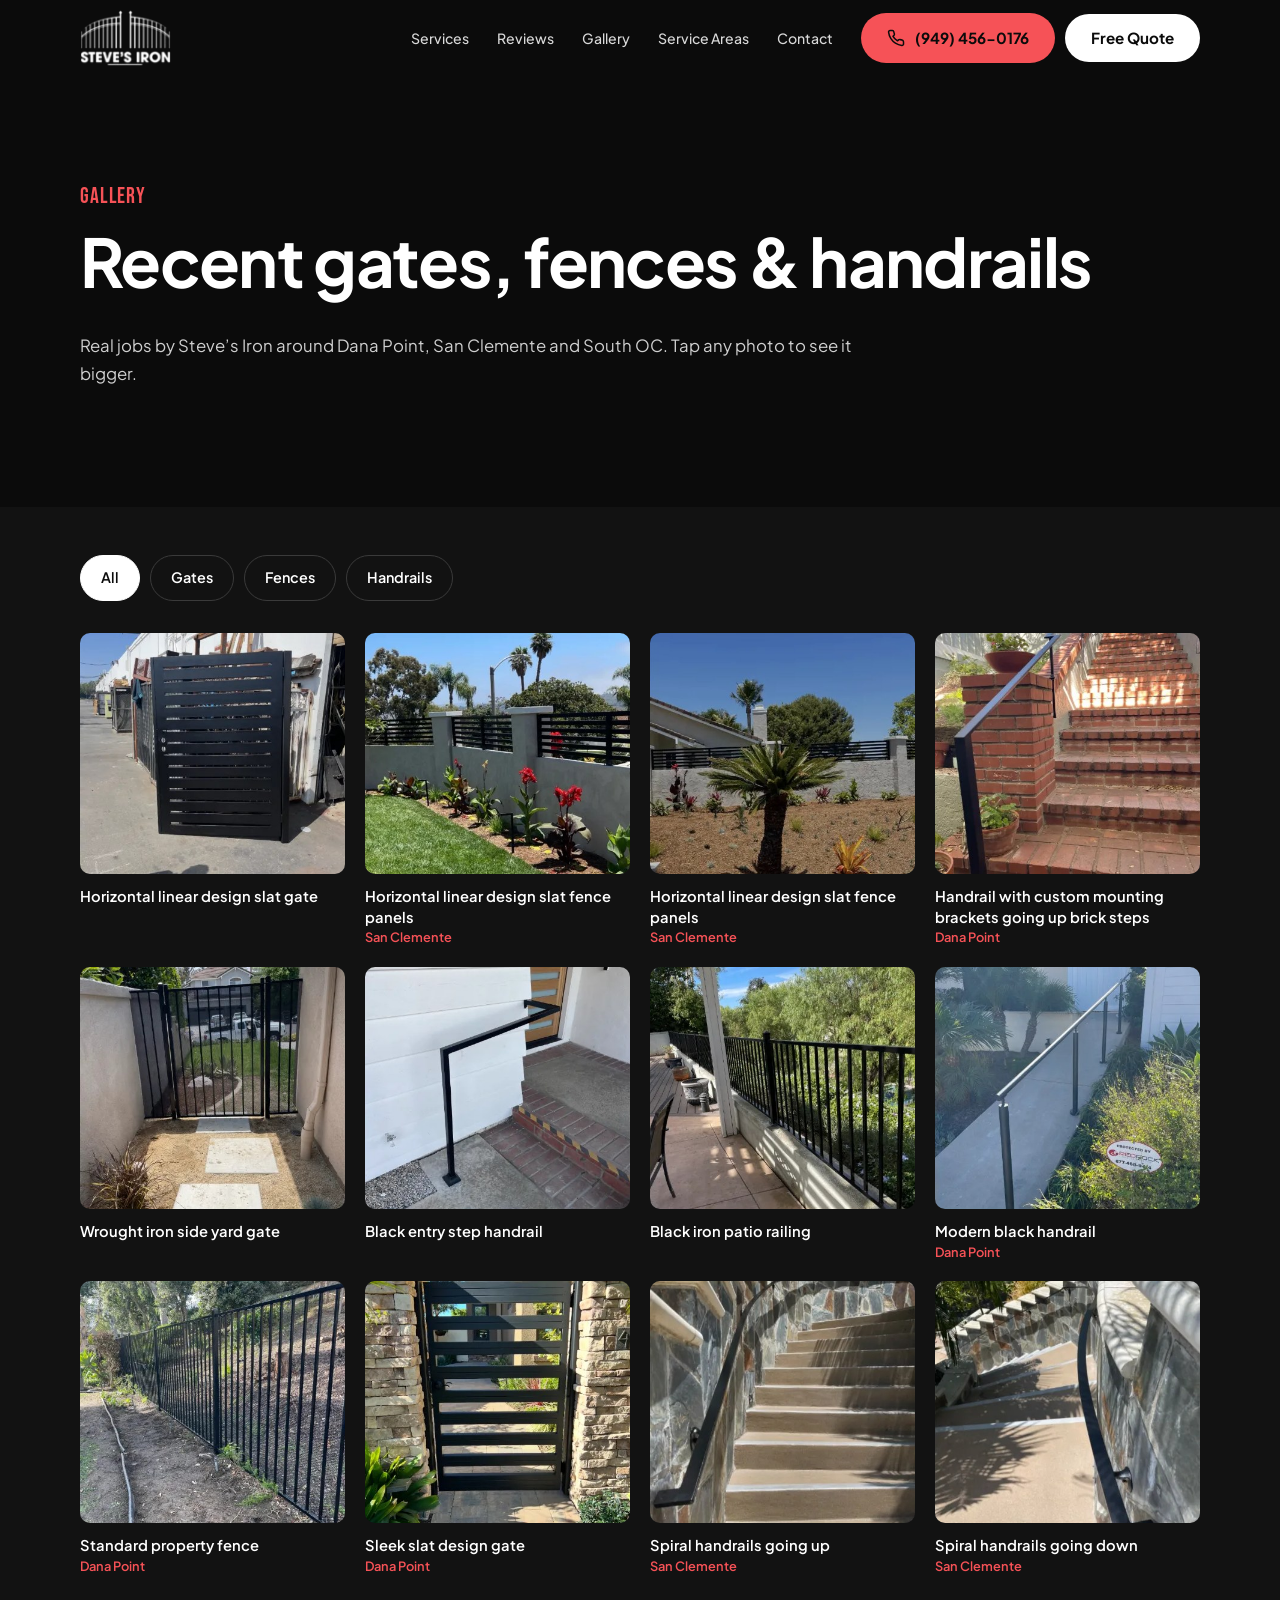
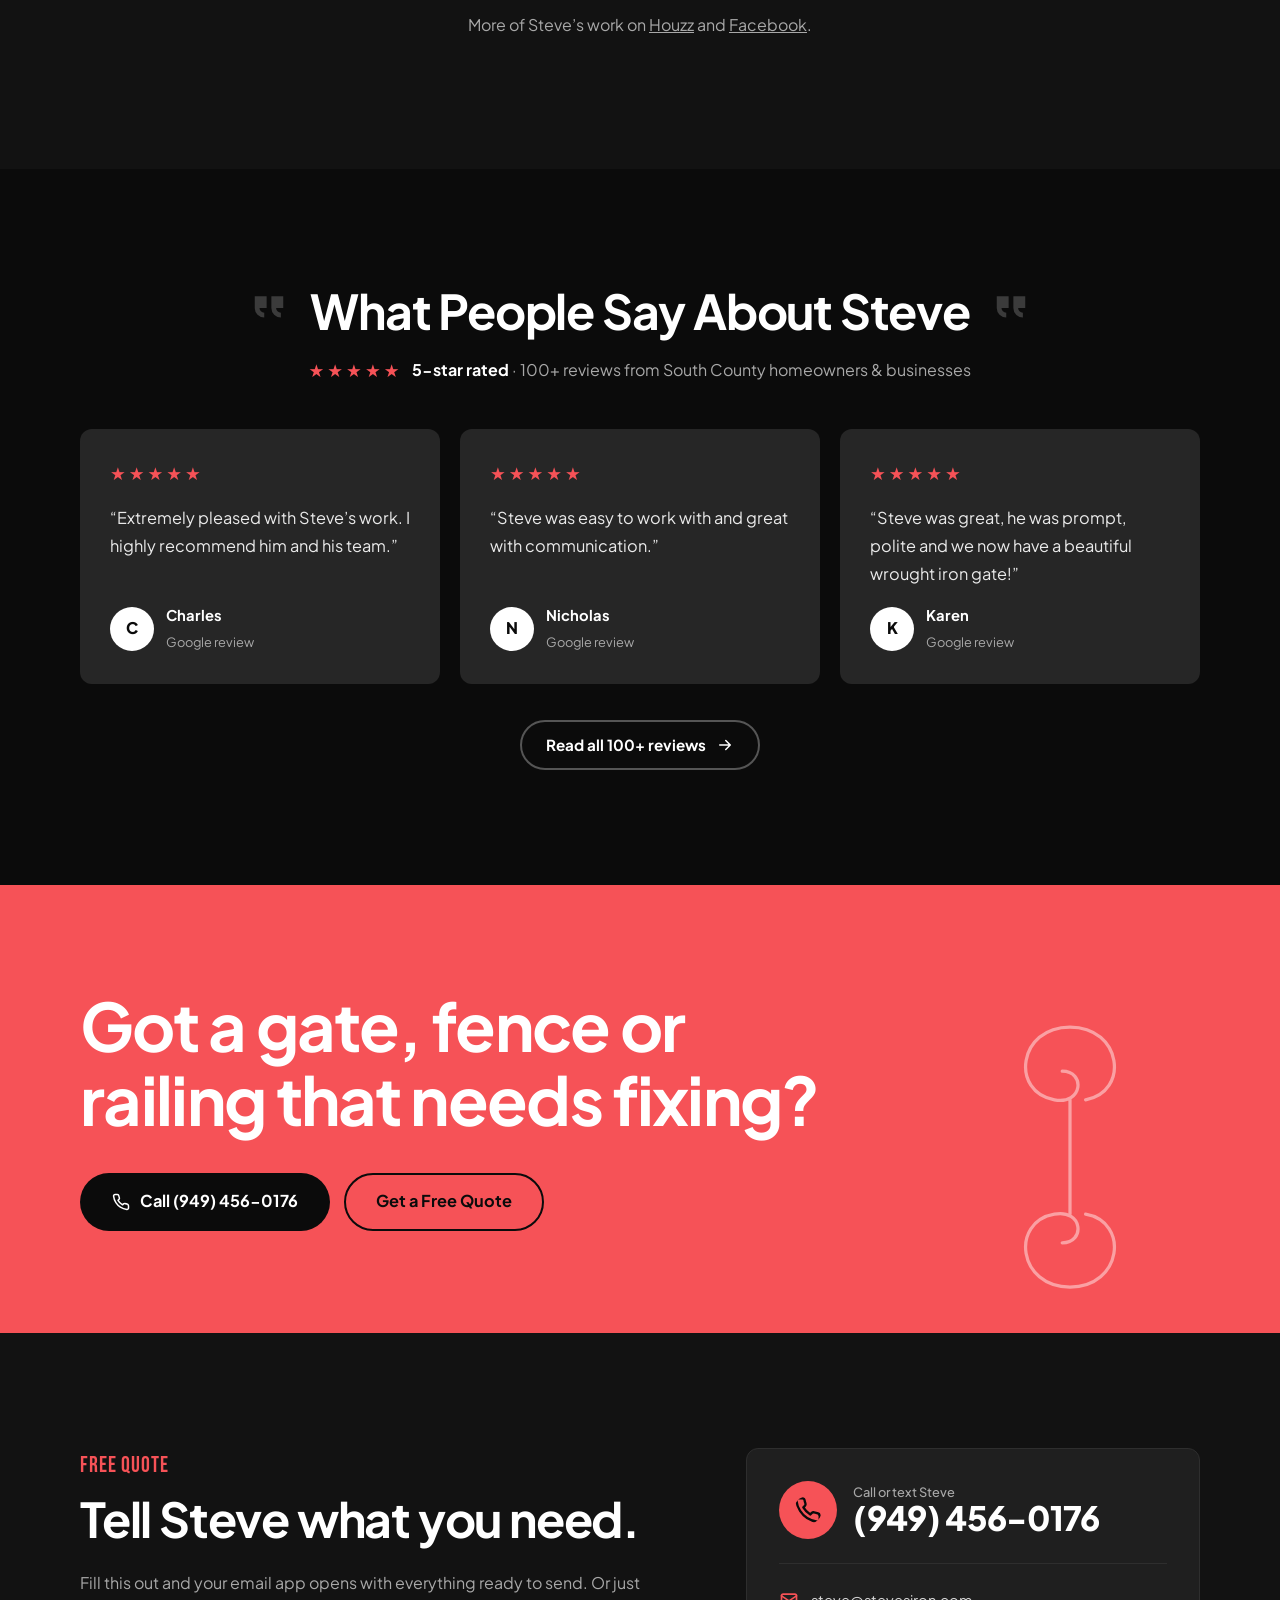
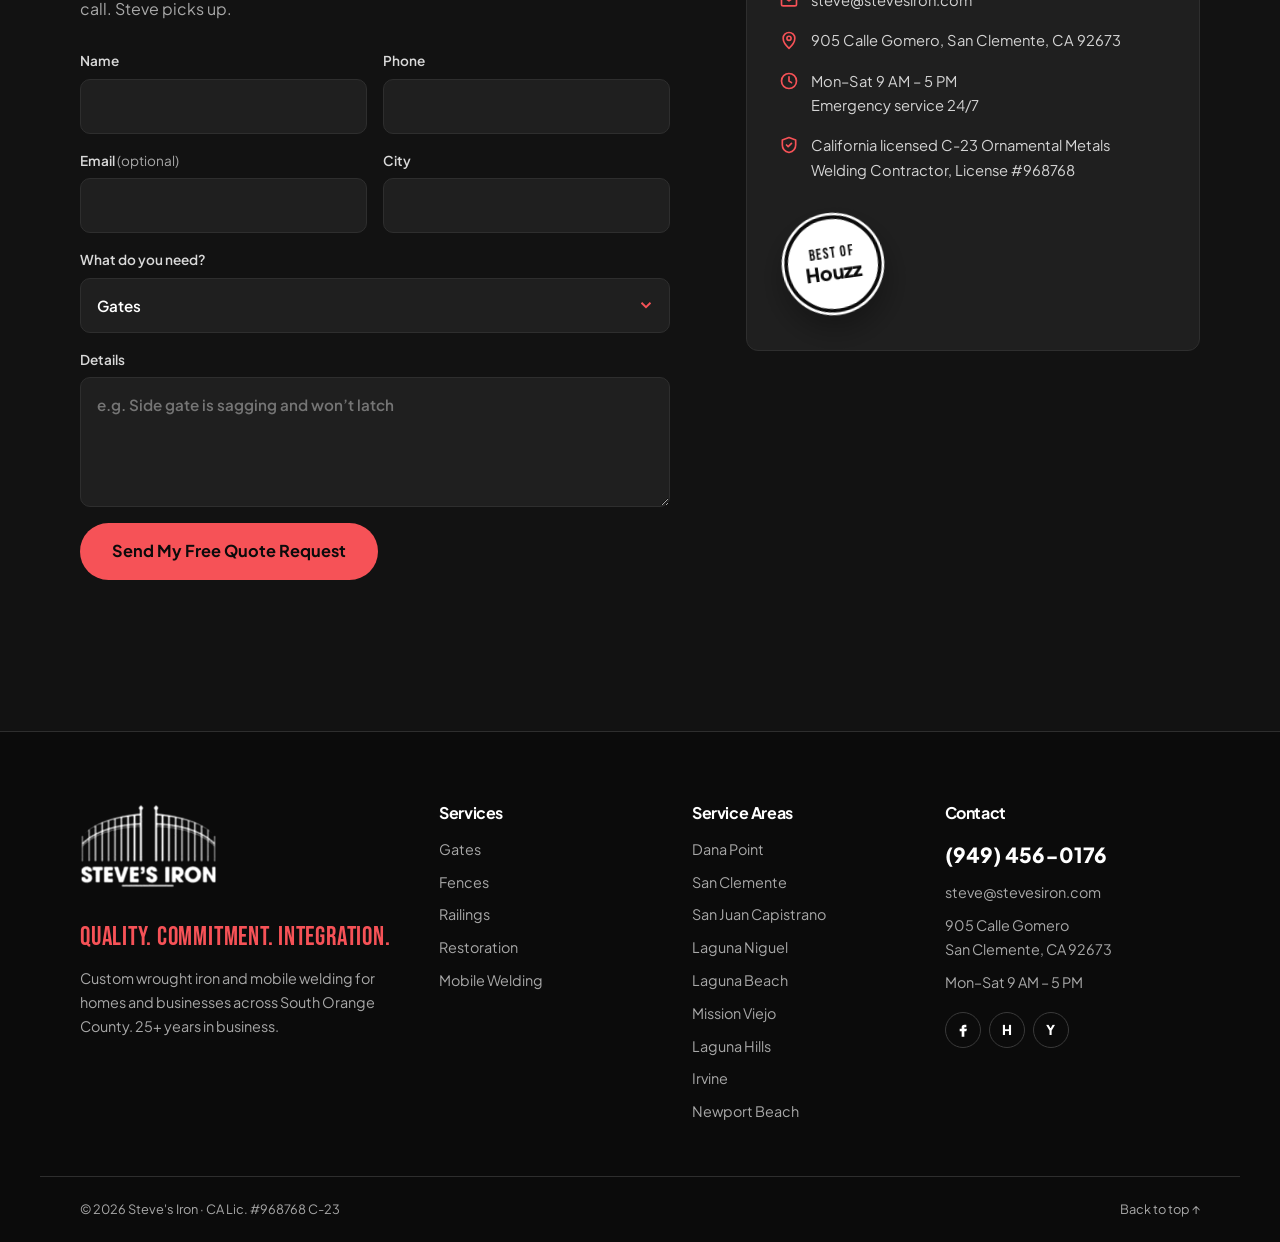
==== gallery/index.html @ ffbb6973 "Add Steve's logo, gallery photos and Google reviews; drop yellow - Brand is now black, white and red" ====
<!DOCTYPE html>
<html lang="en">
<head>
  <meta charset="UTF-8" />
  <meta name="viewport" content="width=device-width, initial-scale=1" />
  <title>Gallery | Steve’s Iron: Gates, Fences &amp; Handrails in South OC</title>
  <meta name="description" content="Photos of custom slat gates, fence panels, property fences and handrails built by Steve’s Iron in Dana Point, San Clemente and South Orange County." />
  <meta name="theme-color" content="#0b0b0b" />
  <link rel="canonical" href="https://stevesiron.com/gallery/" />
  <link rel="icon" href="../assets/img/favicon.svg" type="image/svg+xml" />
  <meta property="og:type" content="website" />
  <meta property="og:title" content="Gallery | Steve’s Iron: Gates, Fences &amp; Handrails in South OC" />
  <meta property="og:description" content="Photos of custom slat gates, fence panels, property fences and handrails built by Steve’s Iron in Dana Point, San Clemente and South Orange County." />
  <meta property="og:url" content="https://stevesiron.com/gallery/" />
  <meta property="og:image" content="https://stevesiron.com/assets/img/gallery/job-10.jpg" />
  <link rel="preload" href="../assets/fonts/plus-jakarta-sans-400.woff2" as="font" type="font/woff2" crossorigin />
  <link rel="stylesheet" href="../assets/css/fonts.css" />
  <link rel="stylesheet" href="../assets/css/styles.css" />
  <script type="application/ld+json">{"@context":"https://schema.org","@type":"HomeAndConstructionBusiness","name":"Steve's Iron","slogan":"Quality. Commitment. Integration.","description":"Custom wrought iron and mobile welding: gates, fences, railings, restoration and on-site welding across South Orange County.","url":"https://stevesiron.com/","telephone":"+1-949-456-0176","email":"steve@stevesiron.com","address":{"@type":"PostalAddress","streetAddress":"905 Calle Gomero","addressLocality":"San Clemente","addressRegion":"CA","postalCode":"92673","addressCountry":"US"},"openingHoursSpecification":[{"@type":"OpeningHoursSpecification","dayOfWeek":["Monday","Tuesday","Wednesday","Thursday","Friday","Saturday"],"opens":"09:00","closes":"17:00"}],"areaServed":["Dana Point","San Clemente","San Juan Capistrano","Laguna Niguel","Laguna Beach","Mission Viejo","Laguna Hills","Irvine","Newport Beach"],"sameAs":["https://www.facebook.com/p/Steves-Iron-100066639412856/","https://www.yelp.com/biz/steves-iron-san-clemente","https://www.houzz.com/professionals/fencing-and-gate-sales-and-construction/steves-iron-pfvwus-pf~2050751198"]}</script>
</head>
<body>
  <a class="skip-link" href="#main">Skip to content</a>
  <header class="site-header">
    <div class="container header-inner">
      
<a href="../" class="logo" aria-label="Steve's Iron home">
  <img src="../assets/img/logo-white.png" alt="Steve's Iron" width="768" height="471" />
</a>
      <nav class="nav" aria-label="Main">
        <ul class="nav-menu" id="nav-menu">
          <li><a href="../#services">Services</a></li>
                    <li><a href="../#reviews">Reviews</a></li>
          <li><a href="../gallery/">Gallery</a></li>
          <li><a href="../service-areas/">Service Areas</a></li>
          <li><a href="../#contact">Contact</a></li>
        </ul>
      </nav>
      <div class="header-cta">
        <a href="tel:+19494560176" class="btn btn-red btn-call" aria-label="Call (949) 456-0176"><svg viewBox="0 0 24 24" aria-hidden="true"><path d="M22 16.9v3a2 2 0 0 1-2.2 2 19.8 19.8 0 0 1-8.6-3.1 19.5 19.5 0 0 1-6-6A19.8 19.8 0 0 1 2.1 4.2 2 2 0 0 1 4.1 2h3a2 2 0 0 1 2 1.7c.1.9.4 1.8.7 2.7a2 2 0 0 1-.5 2.1L8 9.8a16 16 0 0 0 6 6l1.3-1.3a2 2 0 0 1 2.1-.4c.9.3 1.8.6 2.7.7a2 2 0 0 1 1.7 2z"/></svg><span class="call-label">Call Now</span><span class="call-number">(949) 456-0176</span></a>
        <a href="../#quote" class="btn btn-light">Free Quote</a>
        <button class="nav-toggle" aria-expanded="false" aria-controls="nav-menu" aria-label="Open menu"><span></span><span></span><span></span></button>
      </div>
    </div>
  </header>
  <main id="main">
    <section class="page-hero">
      <div class="container">
        <p class="eyebrow">Gallery</p>
        <h1>Recent gates, fences &amp; handrails</h1>
        <p class="hero-lead">Real jobs by Steve’s Iron around Dana Point, San Clemente and South OC. Tap any photo to see it bigger.</p>
      </div>
    </section>
    <section class="section gallery-section">
      <div class="container">
        <div class="filters" role="group" aria-label="Filter photos">
          <button type="button" class="filter active" data-filter="All" aria-pressed="true">All</button><button type="button" class="filter" data-filter="Gates" aria-pressed="false">Gates</button><button type="button" class="filter" data-filter="Fences" aria-pressed="false">Fences</button><button type="button" class="filter" data-filter="Handrails" aria-pressed="false">Handrails</button>
        </div>
        <div class="gallery-grid">
          
          <figure class="g-item" data-type="Gates">
            <button type="button" class="g-open" aria-label="View larger: Horizontal linear design slat gate">
              <img src="../assets/img/gallery/job-01.jpg" alt="Horizontal linear design slat gate" loading="lazy" width="442" height="403" />
            </button>
            <figcaption>Horizontal linear design slat gate</figcaption>
          </figure>
          <figure class="g-item" data-type="Fences">
            <button type="button" class="g-open" aria-label="View larger: Horizontal linear design slat fence panels, San Clemente">
              <img src="../assets/img/gallery/job-02.jpg" alt="Horizontal linear design slat fence panels, San Clemente" loading="lazy" width="442" height="403" />
            </button>
            <figcaption>Horizontal linear design slat fence panels<span>San Clemente</span></figcaption>
          </figure>
          <figure class="g-item" data-type="Fences">
            <button type="button" class="g-open" aria-label="View larger: Horizontal linear design slat fence panels, San Clemente">
              <img src="../assets/img/gallery/job-03.jpg" alt="Horizontal linear design slat fence panels, San Clemente" loading="lazy" width="442" height="403" />
            </button>
            <figcaption>Horizontal linear design slat fence panels<span>San Clemente</span></figcaption>
          </figure>
          <figure class="g-item" data-type="Handrails">
            <button type="button" class="g-open" aria-label="View larger: Handrail with custom mounting brackets going up brick steps, Dana Point">
              <img src="../assets/img/gallery/job-04.jpg" alt="Handrail with custom mounting brackets going up brick steps, Dana Point" loading="lazy" width="442" height="403" />
            </button>
            <figcaption>Handrail with custom mounting brackets going up brick steps<span>Dana Point</span></figcaption>
          </figure>
          <figure class="g-item" data-type="Gates">
            <button type="button" class="g-open" aria-label="View larger: Wrought iron side yard gate">
              <img src="../assets/img/gallery/job-05.jpg" alt="Wrought iron side yard gate" loading="lazy" width="442" height="403" />
            </button>
            <figcaption>Wrought iron side yard gate</figcaption>
          </figure>
          <figure class="g-item" data-type="Handrails">
            <button type="button" class="g-open" aria-label="View larger: Black entry step handrail">
              <img src="../assets/img/gallery/job-06.jpg" alt="Black entry step handrail" loading="lazy" width="442" height="403" />
            </button>
            <figcaption>Black entry step handrail</figcaption>
          </figure>
          <figure class="g-item" data-type="Fences">
            <button type="button" class="g-open" aria-label="View larger: Black iron patio railing">
              <img src="../assets/img/gallery/job-07.jpg" alt="Black iron patio railing" loading="lazy" width="442" height="403" />
            </button>
            <figcaption>Black iron patio railing</figcaption>
          </figure>
          <figure class="g-item" data-type="Handrails">
            <button type="button" class="g-open" aria-label="View larger: Modern black handrail, Dana Point">
              <img src="../assets/img/gallery/job-08.jpg" alt="Modern black handrail, Dana Point" loading="lazy" width="442" height="403" />
            </button>
            <figcaption>Modern black handrail<span>Dana Point</span></figcaption>
          </figure>
          <figure class="g-item" data-type="Fences">
            <button type="button" class="g-open" aria-label="View larger: Standard property fence, Dana Point">
              <img src="../assets/img/gallery/job-09.jpg" alt="Standard property fence, Dana Point" loading="lazy" width="442" height="403" />
            </button>
            <figcaption>Standard property fence<span>Dana Point</span></figcaption>
          </figure>
          <figure class="g-item" data-type="Gates">
            <button type="button" class="g-open" aria-label="View larger: Sleek slat design gate, Dana Point">
              <img src="../assets/img/gallery/job-10.jpg" alt="Sleek slat design gate, Dana Point" loading="lazy" width="442" height="403" />
            </button>
            <figcaption>Sleek slat design gate<span>Dana Point</span></figcaption>
          </figure>
          <figure class="g-item" data-type="Handrails">
            <button type="button" class="g-open" aria-label="View larger: Spiral handrails going up, San Clemente">
              <img src="../assets/img/gallery/job-11.jpg" alt="Spiral handrails going up, San Clemente" loading="lazy" width="442" height="403" />
            </button>
            <figcaption>Spiral handrails going up<span>San Clemente</span></figcaption>
          </figure>
          <figure class="g-item" data-type="Handrails">
            <button type="button" class="g-open" aria-label="View larger: Spiral handrails going down, San Clemente">
              <img src="../assets/img/gallery/job-12.jpg" alt="Spiral handrails going down, San Clemente" loading="lazy" width="442" height="403" />
            </button>
            <figcaption>Spiral handrails going down<span>San Clemente</span></figcaption>
          </figure>
        </div>
        <p class="muted center">More of Steve’s work on <a href="https://www.houzz.com/professionals/fencing-and-gate-sales-and-construction/steves-iron-pfvwus-pf~2050751198" target="_blank" rel="noopener">Houzz</a> and <a href="https://www.facebook.com/p/Steves-Iron-100066639412856/" target="_blank" rel="noopener">Facebook</a>.</p>
      </div>
    </section>
    
  <section class="section reviews" id="reviews">
    <div class="container">
      <div class="section-title">
        <span class="title-mark" aria-hidden="true"><svg viewBox="0 0 32 32" aria-hidden="true"><path d="M4 6h10v10H8a4 4 0 0 0 4 4v4a8 8 0 0 1-8-8V6zm14 0h10v10h-6a4 4 0 0 0 4 4v4a8 8 0 0 1-8-8V6z" fill="currentColor" stroke="none"/></svg></span>
        <h2>What People Say About Steve</h2>
        <span class="title-mark" aria-hidden="true"><svg viewBox="0 0 32 32" aria-hidden="true"><path d="M4 6h10v10H8a4 4 0 0 0 4 4v4a8 8 0 0 1-8-8V6zm14 0h10v10h-6a4 4 0 0 0 4 4v4a8 8 0 0 1-8-8V6z" fill="currentColor" stroke="none"/></svg></span>
      </div>
      <div class="rating-summary">
        <span class="stars" aria-hidden="true">★★★★★</span>
        <span><strong>5-star rated</strong> &middot; 100+ reviews from South County homeowners &amp; businesses</span>
      </div>
      <div class="review-grid">
        
        <figure class="review">
          <span class="stars" aria-label="5 out of 5 stars">★★★★★</span>
          <blockquote>“Extremely pleased with Steve’s work. I highly recommend him and his team.”</blockquote>
          <figcaption>
            <span class="avatar" aria-hidden="true">C</span>
            <span><strong>Charles</strong><small>Google review</small></span>
          </figcaption>
        </figure>
        <figure class="review">
          <span class="stars" aria-label="5 out of 5 stars">★★★★★</span>
          <blockquote>“Steve was easy to work with and great with communication.”</blockquote>
          <figcaption>
            <span class="avatar" aria-hidden="true">N</span>
            <span><strong>Nicholas</strong><small>Google review</small></span>
          </figcaption>
        </figure>
        <figure class="review">
          <span class="stars" aria-label="5 out of 5 stars">★★★★★</span>
          <blockquote>“Steve was great, he was prompt, polite and we now have a beautiful wrought iron gate!”</blockquote>
          <figcaption>
            <span class="avatar" aria-hidden="true">K</span>
            <span><strong>Karen</strong><small>Google review</small></span>
          </figcaption>
        </figure>
      </div>
      <div class="center-actions">
        <a href="https://www.google.com/search?q=Steve%27s+Iron+San+Clemente+reviews" target="_blank" rel="noopener" class="btn btn-outline-light">Read all 100+ reviews <svg viewBox="0 0 24 24" aria-hidden="true"><path d="M5 12h14M13 6l6 6-6 6"/></svg></a>
      </div>
    </div>
  </section>
    
  <section class="cta-band">
    <div class="container cta-inner">
      <h2>Got a gate, fence or railing that needs fixing?</h2>
      <div class="cta-actions">
        <a href="tel:+19494560176" class="btn btn-black btn-lg"><svg viewBox="0 0 24 24" aria-hidden="true"><path d="M22 16.9v3a2 2 0 0 1-2.2 2 19.8 19.8 0 0 1-8.6-3.1 19.5 19.5 0 0 1-6-6A19.8 19.8 0 0 1 2.1 4.2 2 2 0 0 1 4.1 2h3a2 2 0 0 1 2 1.7c.1.9.4 1.8.7 2.7a2 2 0 0 1-.5 2.1L8 9.8a16 16 0 0 0 6 6l1.3-1.3a2 2 0 0 1 2.1-.4c.9.3 1.8.6 2.7.7a2 2 0 0 1 1.7 2z"/></svg> Call (949) 456-0176</a>
        <a href="#quote" class="btn btn-white btn-lg">Get a Free Quote</a>
      </div>
      <svg class="cta-art" viewBox="0 0 200 240" aria-hidden="true"><path d="M100 20c-40 0-46 50-12 56 22 4 24-22 6-22M100 20c40 0 46 50 12 56M100 76v88M100 220c-40 0-46-50-12-56 22-4 24 22 6 22M100 220c40 0 46-50 12-56"/></svg>
    </div>
  </section>
    
  <section class="section contact" id="contact">
    <div class="container contact-grid">
      <div id="quote">
        <p class="eyebrow">Free Quote</p>
        <h2>Tell Steve what you need.</h2>
        <p class="muted">Fill this out and your email app opens with everything ready to send. Or just call. Steve picks up.</p>
        <form class="quote-form" id="quote-form" novalidate>
          <div class="form-row">
            <label><span>Name</span><input type="text" name="name" required autocomplete="name" /></label>
            <label><span>Phone</span><input type="tel" name="phone" required autocomplete="tel" /></label>
          </div>
          <div class="form-row">
            <label><span>Email <em>(optional)</em></span><input type="email" name="email" autocomplete="email" /></label>
            <label><span>City</span><input type="text" name="city" value="" autocomplete="address-level2" /></label>
          </div>
          <label><span>What do you need?</span>
            <select name="service">
              <option>Gates</option><option>Fences</option><option>Railings</option><option>Restoration</option><option>Mobile Welding</option>
              <option>Emergency repair</option>
              <option>Something else</option>
            </select>
          </label>
          <label><span>Details</span><textarea name="message" rows="4" required placeholder="e.g. Side gate is sagging and won’t latch"></textarea></label>
          <button type="submit" class="btn btn-red btn-lg">Send My Free Quote Request</button>
          <p class="form-status" role="status" aria-live="polite"></p>
        </form>
      </div>
      <aside class="contact-info">
        <a class="big-phone" href="tel:+19494560176"><svg viewBox="0 0 24 24" aria-hidden="true"><path d="M22 16.9v3a2 2 0 0 1-2.2 2 19.8 19.8 0 0 1-8.6-3.1 19.5 19.5 0 0 1-6-6A19.8 19.8 0 0 1 2.1 4.2 2 2 0 0 1 4.1 2h3a2 2 0 0 1 2 1.7c.1.9.4 1.8.7 2.7a2 2 0 0 1-.5 2.1L8 9.8a16 16 0 0 0 6 6l1.3-1.3a2 2 0 0 1 2.1-.4c.9.3 1.8.6 2.7.7a2 2 0 0 1 1.7 2z"/></svg><span><small>Call or text Steve</small>(949) 456-0176</span></a>
        <ul class="info-list">
          <li><svg viewBox="0 0 24 24" aria-hidden="true"><rect x="3" y="5" width="18" height="14" rx="2"/><path d="m3 7 9 6 9-6"/></svg><a href="mailto:steve@stevesiron.com">steve@stevesiron.com</a></li>
          <li><svg viewBox="0 0 24 24" aria-hidden="true"><path d="M12 22s-7-6.2-7-12a7 7 0 1 1 14 0c0 5.8-7 12-7 12z"/><circle cx="12" cy="10" r="2.5"/></svg><a href="https://maps.google.com/?q=905+Calle+Gomero,+San+Clemente,+CA+92673" target="_blank" rel="noopener">905 Calle Gomero, San Clemente, CA 92673</a></li>
          <li><svg viewBox="0 0 24 24" aria-hidden="true"><circle cx="12" cy="12" r="9"/><path d="M12 7v5l3 2"/></svg><span>Mon–Sat 9 AM – 5 PM<br />Emergency service 24/7</span></li>
          <li><svg viewBox="0 0 24 24" aria-hidden="true"><path d="M12 3 4 6v6c0 5 3.5 8 8 9 4.5-1 8-4 8-9V6l-8-3z"/><path d="m9 12 2 2 4-4"/></svg><span>California licensed C-23 Ornamental Metals Welding Contractor, License #968768</span></li>
        </ul>
        
<a class="houzz-badge" href="https://www.houzz.com/professionals/fencing-and-gate-sales-and-construction/steves-iron-pfvwus-pf~2050751198" target="_blank" rel="noopener" aria-label="Best of Houzz, see Steve's Iron on Houzz">
  <span class="hb-top">Best of</span><span class="hb-name">Houzz</span>
</a>
      </aside>
    </div>
  </section>

  </main>
  <footer class="site-footer">
    <div class="container footer-grid">
      <div class="footer-brand">
        
<a href="../" class="logo" aria-label="Steve's Iron home">
  <img src="../assets/img/logo-white.png" alt="Steve's Iron" width="768" height="471" />
</a>
        <p class="footer-tagline">Quality. Commitment. Integration.</p>
        <p>Custom wrought iron and mobile welding for homes and businesses across South Orange County. 25+ years in business.</p>
      </div>
      <div>
        <h4>Services</h4>
        <ul><li><a href="../#gates">Gates</a></li><li><a href="../#fences">Fences</a></li><li><a href="../#railings">Railings</a></li><li><a href="../#restoration">Restoration</a></li><li><a href="../#mobile-welding">Mobile Welding</a></li></ul>
      </div>
      <div>
        <h4>Service Areas</h4>
        <ul><li><a href="../service-areas/dana-point/">Dana Point</a></li><li><a href="../service-areas/san-clemente/">San Clemente</a></li><li><a href="../service-areas/san-juan-capistrano/">San Juan Capistrano</a></li><li><a href="../service-areas/laguna-niguel/">Laguna Niguel</a></li><li><a href="../service-areas/laguna-beach/">Laguna Beach</a></li><li><a href="../service-areas/mission-viejo/">Mission Viejo</a></li><li><a href="../service-areas/laguna-hills/">Laguna Hills</a></li><li><a href="../service-areas/irvine/">Irvine</a></li><li><a href="../service-areas/newport-beach/">Newport Beach</a></li></ul>
      </div>
      <div>
        <h4>Contact</h4>
        <ul>
          <li><a href="tel:+19494560176" class="footer-phone">(949) 456-0176</a></li>
          <li><a href="mailto:steve@stevesiron.com">steve@stevesiron.com</a></li>
          <li>905 Calle Gomero<br />San Clemente, CA 92673</li>
          <li>Mon–Sat 9 AM – 5 PM</li>
        </ul>
        <div class="socials">
          <a href="https://www.facebook.com/p/Steves-Iron-100066639412856/" target="_blank" rel="noopener" aria-label="Facebook"><svg viewBox="0 0 24 24" aria-hidden="true"><path d="M14 8h3V4h-3a4 4 0 0 0-4 4v2H7v4h3v8h4v-8h3l1-4h-4V8z" fill="currentColor" stroke="none"/></svg></a>
          <a href="https://www.houzz.com/professionals/fencing-and-gate-sales-and-construction/steves-iron-pfvwus-pf~2050751198" target="_blank" rel="noopener" aria-label="Houzz">H</a>
          <a href="https://www.yelp.com/biz/steves-iron-san-clemente" target="_blank" rel="noopener" aria-label="Yelp">Y</a>
        </div>
      </div>
    </div>
    <div class="container footer-bottom">
      <span>&copy; <span id="year">2026</span> Steve's Iron &middot; CA Lic. #968768 C-23</span>
      <a href="#main">Back to top &uarr;</a>
    </div>
  </footer>
  <div class="mobile-bar">
    <a href="tel:+19494560176" class="btn btn-red"><svg viewBox="0 0 24 24" aria-hidden="true"><path d="M22 16.9v3a2 2 0 0 1-2.2 2 19.8 19.8 0 0 1-8.6-3.1 19.5 19.5 0 0 1-6-6A19.8 19.8 0 0 1 2.1 4.2 2 2 0 0 1 4.1 2h3a2 2 0 0 1 2 1.7c.1.9.4 1.8.7 2.7a2 2 0 0 1-.5 2.1L8 9.8a16 16 0 0 0 6 6l1.3-1.3a2 2 0 0 1 2.1-.4c.9.3 1.8.6 2.7.7a2 2 0 0 1 1.7 2z"/></svg> Call Now</a>
    <a href="#quote" class="btn btn-light">Free Quote</a>
  </div>
  <script src="../assets/js/main.js" defer></script>
</body>
</html>
---- assets/css/fonts.css ----
/* Self-hosted Google Fonts (latin): Plus Jakarta Sans & Bebas Neue, SIL Open Font License */
@font-face {
  font-family: 'Bebas Neue';
  font-style: normal;
  font-weight: 400;
  font-display: swap;
  src: url("../fonts/bebas-neue-400.woff2") format('woff2');
  unicode-range: U+0000-00FF, U+0131, U+0152-0153, U+02BB-02BC, U+02C6, U+02DA, U+02DC, U+0304, U+0308, U+0329, U+2000-206F, U+20AC, U+2122, U+2191, U+2193, U+2212, U+2215, U+FEFF, U+FFFD;
}
@font-face {
  font-family: 'Plus Jakarta Sans';
  font-style: normal;
  font-weight: 400;
  font-display: swap;
  src: url("../fonts/plus-jakarta-sans-400.woff2") format('woff2');
  unicode-range: U+0000-00FF, U+0131, U+0152-0153, U+02BB-02BC, U+02C6, U+02DA, U+02DC, U+0304, U+0308, U+0329, U+2000-206F, U+20AC, U+2122, U+2191, U+2193, U+2212, U+2215, U+FEFF, U+FFFD;
}
@font-face {
  font-family: 'Plus Jakarta Sans';
  font-style: normal;
  font-weight: 500;
  font-display: swap;
  src: url("../fonts/plus-jakarta-sans-400.woff2") format('woff2');
  unicode-range: U+0000-00FF, U+0131, U+0152-0153, U+02BB-02BC, U+02C6, U+02DA, U+02DC, U+0304, U+0308, U+0329, U+2000-206F, U+20AC, U+2122, U+2191, U+2193, U+2212, U+2215, U+FEFF, U+FFFD;
}
@font-face {
  font-family: 'Plus Jakarta Sans';
  font-style: normal;
  font-weight: 600;
  font-display: swap;
  src: url("../fonts/plus-jakarta-sans-400.woff2") format('woff2');
  unicode-range: U+0000-00FF, U+0131, U+0152-0153, U+02BB-02BC, U+02C6, U+02DA, U+02DC, U+0304, U+0308, U+0329, U+2000-206F, U+20AC, U+2122, U+2191, U+2193, U+2212, U+2215, U+FEFF, U+FFFD;
}
@font-face {
  font-family: 'Plus Jakarta Sans';
  font-style: normal;
  font-weight: 700;
  font-display: swap;
  src: url("../fonts/plus-jakarta-sans-400.woff2") format('woff2');
  unicode-range: U+0000-00FF, U+0131, U+0152-0153, U+02BB-02BC, U+02C6, U+02DA, U+02DC, U+0304, U+0308, U+0329, U+2000-206F, U+20AC, U+2122, U+2191, U+2193, U+2212, U+2215, U+FEFF, U+FFFD;
}
@font-face {
  font-family: 'Plus Jakarta Sans';
  font-style: normal;
  font-weight: 800;
  font-display: swap;
  src: url("../fonts/plus-jakarta-sans-400.woff2") format('woff2');
  unicode-range: U+0000-00FF, U+0131, U+0152-0153, U+02BB-02BC, U+02C6, U+02DA, U+02DC, U+0304, U+0308, U+0329, U+2000-206F, U+20AC, U+2122, U+2191, U+2193, U+2212, U+2215, U+FEFF, U+FFFD;
}
---- assets/css/styles.css ----
/* =========================================================
   Steve's Iron: site styles
   Brand: black & white, with red (#F65257) as the one accent
   ========================================================= */

:root {
  --red: #f65257;
  --red-dark: #e23c42;
  --black: #0b0b0b;
  --bg: #121212;
  --card: #1f1f1f;
  --card-2: #262626;
  --line: #2e2e2e;
  --white: #fff;
  --off: #f3f3f3;
  --text-dark: #141414;
  --muted: #a8a8a8;
  --muted-dark: #5d5d5d;

  --font: "Plus Jakarta Sans", system-ui, -apple-system, "Segoe UI", sans-serif;
  --font-accent: "Bebas Neue", "Oswald", Impact, "Arial Narrow", sans-serif;

  --radius: 12px;
  --pill: 999px;
  --container: 1200px;
  --gutter: clamp(16px, 4vw, 40px);
}

*, *::before, *::after { box-sizing: border-box; }
html { scroll-behavior: smooth; scroll-padding-top: 88px; }
@media (prefers-reduced-motion: reduce) {
  html { scroll-behavior: auto; }
  *, *::before, *::after { animation: none !important; transition: none !important; }
}

body {
  margin: 0;
  font-family: var(--font);
  font-size: 16px;
  line-height: 1.65;
  color: var(--white);
  background: var(--bg);
  -webkit-font-smoothing: antialiased;
  overflow-x: hidden;
}
img { max-width: 100%; display: block; }
a { color: inherit; }
h1, h2, h3, h4 { text-wrap: balance; font-weight: 700; line-height: 1.12; letter-spacing: -0.025em; margin: 0 0 .5em; }
h1 { font-size: clamp(2.3rem, 5.4vw, 4.2rem); }
h2 { font-size: clamp(1.9rem, 3.8vw, 3rem); }
h3 { font-size: 1.3rem; }
p { margin: 0 0 1em; }
svg { width: 1em; height: 1em; fill: none; stroke: currentColor; stroke-width: 2; stroke-linecap: round; stroke-linejoin: round; flex-shrink: 0; }

.container { width: 100%; max-width: var(--container); margin: 0 auto; padding: 0 var(--gutter); }
.skip-link { position: absolute; left: -999px; top: 8px; z-index: 999; background: var(--red); color: var(--black); padding: 8px 14px; font-weight: 700; }
.skip-link:focus { left: 8px; }
:focus-visible { outline: 3px solid var(--red); outline-offset: 3px; }
.muted { color: var(--muted); }
.center { text-align: center; }

.eyebrow {
  font-family: var(--font-accent);
  font-size: 1.35rem;
  letter-spacing: .04em;
  color: var(--red);
  margin: 0 0 8px;
}

/* ---------- Buttons ---------- */
.btn {
  display: inline-flex; align-items: center; justify-content: center; gap: 10px;
  font-family: var(--font); font-weight: 700; font-size: .95rem;
  text-decoration: none; white-space: nowrap; line-height: 1;
  padding: 14px 24px; border-radius: var(--pill);
  border: 2px solid transparent; cursor: pointer;
  transition: transform .15s ease, background .15s ease, color .15s ease, border-color .15s ease, box-shadow .15s ease;
}
.btn:hover { transform: translateY(-2px); }
.btn:active { transform: none; }
.btn svg { width: 18px; height: 18px; }
.btn-lg { padding: 18px 30px; font-size: 1.02rem; }
.btn-xl { padding: 20px 34px; font-size: 1.1rem; }
.btn-light { background: var(--white); color: var(--black); }
.btn-light:hover { background: #e9e9e9; box-shadow: 0 10px 30px rgba(255, 255, 255, .15); }
.btn-red { background: var(--red); color: var(--black); }
.btn-red:hover { background: #ff6a6e; box-shadow: 0 10px 30px rgba(246, 82, 87, .3); }
.btn-black { background: var(--black); color: var(--white); }
.btn-black:hover { background: #222; }
.btn-white { background: transparent; color: var(--black); border-color: var(--black); }
.btn-white:hover { background: var(--white); border-color: var(--white); }
.btn-outline-light { border-color: #555; color: var(--white); }
.btn-outline-light:hover { border-color: var(--red); color: var(--red); }

.pill {
  display: inline-flex; align-items: center;
  padding: 7px 14px; border-radius: var(--pill);
  border: 1px solid #3a3a3a; color: #e6e6e6;
  font-size: .8rem; font-weight: 600;
}
.pill-red { background: var(--red); color: var(--black); border-color: var(--red); }

.text-link {
  display: inline-flex; align-items: center; gap: 8px;
  color: var(--red); font-weight: 700; font-size: .92rem; text-decoration: none;
}
.text-link svg { transition: transform .15s; }
.text-link:hover svg { transform: translateX(4px); }

/* =========================================================
   Header
   ========================================================= */
.site-header {
  position: sticky; top: 0; z-index: 50;
  background: rgba(11, 11, 11, .92);
  backdrop-filter: blur(10px);
  border-bottom: 1px solid transparent;
  transition: border-color .2s;
}
.site-header.scrolled { border-color: var(--line); }
.header-inner { display: flex; align-items: center; gap: 28px; min-height: 76px; }

.logo { display: inline-flex; align-items: center; text-decoration: none; flex-shrink: 0; }
.logo img { height: 56px; width: auto; }
.site-footer .logo img { height: 84px; }

.nav { margin-left: auto; }
.nav-menu { list-style: none; display: flex; gap: 28px; margin: 0; padding: 0; }
.nav-menu a { text-decoration: none; font-size: .88rem; font-weight: 500; color: #d9d9d9; transition: color .15s; }
.nav-menu a:hover, .nav-menu a.active { color: var(--red); }
.header-cta { display: flex; align-items: center; gap: 10px; }
.btn-call .call-label { display: none; }
.nav-toggle { display: none; }

/* =========================================================
   Photo slots: show Steve's real photo when present,
   otherwise a black wrought-iron pattern (never a broken image)
   ========================================================= */
.photo {
  position: relative;
  background-color: #151515;
  background-image: url("../img/iron-pattern.svg"), radial-gradient(circle at 50% 40%, #262626, #0e0e0e 70%);
  background-size: 120px 240px, cover;
  background-position: center;
}
.photo.has-img { background-image: var(--photo); background-size: cover; }

/* =========================================================
   Hero
   ========================================================= */
.hero { background: var(--bg); padding-bottom: clamp(56px, 7vw, 90px); }
.hero-panels { display: grid; grid-template-columns: repeat(3, 1fr); height: clamp(280px, 34vw, 440px); }
.hero-panel { position: relative; overflow: hidden; }
.hero-panel .photo { position: absolute; inset: 0; transition: transform 1.2s ease; }
.hero-panel:hover .photo { transform: scale(1.05); }
.hero-panel::after { content: ""; position: absolute; inset: 0; background: linear-gradient(180deg, rgba(0,0,0,.15), rgba(0,0,0,.55)); }
.hero-panel + .hero-panel { border-left: 2px solid var(--bg); }
.hero-panel span {
  position: absolute; inset: 0; z-index: 1;
  display: grid; place-items: center;
  font-weight: 700; font-size: clamp(1.4rem, 3.2vw, 2.7rem); letter-spacing: -.01em;
  text-shadow: 0 4px 30px rgba(0, 0, 0, .6);
}
.hero-copy { padding-top: clamp(40px, 5vw, 64px); }
.hero-badges { display: flex; flex-wrap: wrap; gap: 8px; margin-bottom: 24px; }
.hero h1, .page-hero h1 { max-width: 16em; }
.hero-lead { color: #cfcfcf; font-size: 1.05rem; max-width: 46em; margin-bottom: 30px; }
.hero-actions { display: flex; flex-wrap: wrap; gap: 14px; }
.stats {
  display: grid; grid-template-columns: repeat(4, 1fr); gap: 24px;
  border-top: 1px solid var(--line);
  margin-top: clamp(40px, 5vw, 60px); padding-top: clamp(32px, 4vw, 48px);
}
.stat strong { display: block; font-weight: 700; font-size: clamp(2.2rem, 4.5vw, 3.6rem); line-height: 1; letter-spacing: -.03em; margin-bottom: 10px; }
.stat span { color: var(--muted); font-size: .92rem; }

/* ---------- "No job too small" band ---------- */
.band { background: var(--black); border-block: 1px solid var(--line); overflow: hidden; padding: 14px 0; }
.band-track { display: flex; width: max-content; animation: band 36s linear infinite; }
.band:hover .band-track { animation-play-state: paused; }
.band-group { display: flex; gap: 40px; padding-right: 40px; }
.band-group span { font-family: var(--font-accent); font-size: clamp(2.2rem, 5vw, 3.6rem); line-height: 1.05; color: var(--red); white-space: nowrap; text-transform: uppercase; }
@keyframes band { to { transform: translateX(-50%); } }

/* =========================================================
   Sections
   ========================================================= */
.section { padding: clamp(72px, 9vw, 120px) 0; position: relative; }
.section-head { max-width: 760px; margin-bottom: 44px; }
.section-head .muted { font-size: 1rem; }

/* ---------- Services ---------- */
.service-grid { display: grid; grid-template-columns: repeat(3, 1fr); gap: 20px; }
.service {
  background: var(--card); border: 1px solid var(--line); border-radius: var(--radius);
  padding: 30px; display: flex; flex-direction: column;
  transition: transform .2s, border-color .2s, background .2s;
}
.service:hover { transform: translateY(-4px); border-color: #4a4a4a; background: var(--card-2); }
.service-icon {
  width: 60px; height: 60px; border-radius: 12px; margin-bottom: 22px;
  background: var(--white); color: var(--black);
  display: grid; place-items: center;
}
.service-icon svg { width: 34px; height: 34px; stroke-width: 2.2; }
.service:hover .service-icon { background: var(--red); }
.service h3 { margin-bottom: 10px; }
.in-city { color: var(--muted); font-weight: 500; font-size: .85em; }
.service p { color: var(--muted); font-size: .93rem; flex: 1; }
.service-cta { background: var(--red); border-color: var(--red); color: var(--black); justify-content: center; }
.service-cta:hover { background: var(--red); border-color: var(--red); }
.service-cta p { color: rgba(0, 0, 0, .75); flex: 0 0 auto; margin-bottom: 20px; }
.service-cta .btn { align-self: flex-start; background: var(--black); color: var(--white); }

/* ---------- Previous works (light section) ---------- */
.works { background: var(--white); color: var(--text-dark); overflow: hidden; }
.works-shape { position: absolute; left: 0; top: 22%; width: 38%; height: 70%; background: var(--off); clip-path: polygon(0 0, 100% 0, 100% 30%, 40% 100%, 0 100%); }
.works-title { text-align: center; color: var(--text-dark); margin-bottom: 44px; position: relative; }
.work-grid { display: grid; grid-template-columns: repeat(3, 1fr); gap: 20px; position: relative; }
.work-card { border-radius: var(--radius); overflow: hidden; background: #111; color: var(--white); display: flex; flex-direction: column; transition: transform .25s, box-shadow .25s; }
.work-card:hover { transform: translateY(-6px); box-shadow: 0 30px 60px rgba(0, 0, 0, .25); }
.work-card .photo { aspect-ratio: 1 / .95; }
.work-body { padding: 30px 28px 34px; min-height: 200px; display: flex; flex-direction: column; justify-content: center; }
.work-body h3 { font-size: clamp(1.8rem, 3vw, 2.5rem); margin: 0; }
.pill-link {
  align-self: flex-start; margin-top: 16px;
  padding: 8px 18px; border: 1px solid #fff; border-radius: var(--pill);
  font-size: .8rem; font-weight: 600; text-decoration: none; transition: background .15s, color .15s;
}
.pill-link:hover { background: var(--white); color: var(--black); }

/* ---------- About ---------- */
.about-grid { display: grid; grid-template-columns: .9fr 1.1fr; gap: clamp(36px, 6vw, 80px); align-items: center; }
.about-photo { position: relative; }
.about-photo .photo { aspect-ratio: 4 / 4.6; border-radius: var(--radius); }
.about-photo .houzz-badge { position: absolute; right: -14px; bottom: 28px; }
.checks { list-style: none; padding: 0; margin: 28px 0 0; display: grid; gap: 16px; }
.checks li { position: relative; padding-left: 38px; color: var(--muted); font-size: .95rem; }
.checks li strong { color: var(--white); }
.checks li::before {
  content: ""; position: absolute; left: 0; top: 2px;
  width: 24px; height: 24px; border-radius: 50%;
  background: var(--red) url("data:image/svg+xml,%3Csvg xmlns='http://www.w3.org/2000/svg' viewBox='0 0 24 24' fill='none' stroke='%230b0b0b' stroke-width='3.2' stroke-linecap='round' stroke-linejoin='round'%3E%3Cpath d='m6 12 4 4 8-8'/%3E%3C/svg%3E") center / 15px no-repeat;
}

.houzz-badge {
  display: inline-flex; flex-direction: column; align-items: center; justify-content: center;
  width: 108px; height: 108px; border-radius: 50%;
  background: var(--white); color: var(--black); text-decoration: none;
  border: 4px solid var(--black); box-shadow: 0 0 0 3px var(--white), 0 16px 40px rgba(0, 0, 0, .4);
  transform: rotate(-8deg); transition: transform .2s;
}
.houzz-badge:hover { transform: rotate(0) scale(1.04); }
.hb-top { font-family: var(--font-accent); font-size: 1.05rem; letter-spacing: .08em; line-height: 1; }
.hb-name { font-weight: 800; font-size: 1.35rem; letter-spacing: -.02em; line-height: 1.1; }

/* ---------- Reviews ---------- */
.reviews { background: var(--black); }
.section-title { display: flex; align-items: center; justify-content: center; gap: 22px; text-align: center; margin-bottom: 18px; }
.section-title h2 { margin: 0; }
.title-mark { color: #3b3b3b; }
.title-mark svg { width: 38px; height: 38px; }
.rating-summary { display: flex; justify-content: center; align-items: center; flex-wrap: wrap; gap: 10px; color: var(--muted); margin-bottom: 44px; text-align: center; }
.rating-summary strong { color: var(--white); }
.stars { color: var(--red); letter-spacing: 3px; font-size: 1.1rem; }
.review-grid { display: grid; grid-template-columns: repeat(auto-fit, minmax(290px, 1fr)); gap: 20px; }
.review { margin: 0; background: var(--card-2); border-radius: var(--radius); padding: 30px; display: flex; flex-direction: column; gap: 16px; }
.review blockquote { margin: 0; font-size: 1.02rem; line-height: 1.7; color: #eaeaea; flex: 1; }
.review figcaption { display: flex; align-items: center; gap: 12px; }
.review figcaption strong { display: block; font-size: .92rem; }
.review figcaption small { color: var(--muted); font-size: .8rem; }
.avatar { width: 44px; height: 44px; border-radius: 50%; background: var(--white); color: var(--black); display: grid; place-items: center; font-weight: 800; }
.center-actions { display: flex; justify-content: center; margin-top: 36px; }

/* ---------- Areas ---------- */
.areas { background: var(--bg); }
.area-grid { display: grid; grid-template-columns: repeat(4, 1fr); gap: 14px; margin-bottom: 24px; }
.area-card {
  position: relative; display: flex; flex-direction: column; justify-content: flex-end; gap: 4px;
  min-height: 96px; padding: 20px 56px 20px 22px;
  background: var(--card); border: 1px solid var(--line); border-radius: var(--radius);
  text-decoration: none; transition: border-color .2s, background .2s, transform .2s;
}
.area-card:hover { border-color: var(--red); transform: translateY(-3px); }
.area-name { font-weight: 700; font-size: 1.1rem; }
.area-note { color: var(--muted); font-size: .8rem; }
.area-arrow { position: absolute; right: 18px; top: 50%; transform: translateY(-50%); width: 34px; height: 34px; border-radius: 50%; border: 1px solid #444; display: grid; place-items: center; transition: background .2s, border-color .2s, color .2s; }
.area-card:hover .area-arrow { background: var(--red); border-color: var(--red); color: var(--black); }
.area-featured { grid-column: span 2; grid-row: span 2; background: var(--red); border-color: var(--red); color: var(--black); min-height: 206px; padding: 28px; }
.area-featured .area-name { font-size: clamp(1.8rem, 3.4vw, 2.6rem); letter-spacing: -.03em; }
.area-featured .area-note { color: rgba(0, 0, 0, .7); font-size: .9rem; }
.area-featured .area-arrow { top: 28px; transform: none; right: 28px; width: 48px; height: 48px; border-color: var(--black); }
.area-featured:hover .area-arrow { background: var(--black); color: var(--red); }
.area-featured::before { content: "Most requested"; position: absolute; top: 28px; left: 28px; font-family: var(--font-accent); font-size: 1.2rem; letter-spacing: .06em; }

/* ---------- CTA band ---------- */
.cta-band { background: var(--red); color: var(--black); overflow: hidden; }
.cta-inner { position: relative; padding-top: clamp(64px, 8vw, 110px); padding-bottom: clamp(64px, 8vw, 110px); }
.cta-band h2 { font-size: clamp(2.2rem, 5.2vw, 4.2rem); line-height: 1.12; max-width: 13em; color: var(--white); position: relative; z-index: 1; margin-bottom: 36px; }
.cta-actions { display: flex; flex-wrap: wrap; gap: 14px; position: relative; z-index: 1; }
.cta-art { position: absolute; right: var(--gutter); bottom: 20px; width: clamp(160px, 22vw, 260px); height: auto; stroke: rgba(255, 255, 255, .45); stroke-width: 2.5; }

/* ---------- Contact / quote ---------- */
.contact-grid { display: grid; grid-template-columns: 1.3fr 1fr; gap: clamp(36px, 6vw, 80px); align-items: start; }
.quote-form { display: grid; gap: 16px; margin-top: 28px; }
.form-row { display: grid; grid-template-columns: 1fr 1fr; gap: 16px; }
.quote-form label { display: grid; gap: 6px; font-size: .85rem; font-weight: 600; color: #d9d9d9; }
.quote-form em { color: var(--muted); font-style: normal; font-weight: 400; }
.quote-form input, .quote-form select, .quote-form textarea {
  width: 100%; font: inherit; font-size: .95rem; color: var(--white);
  background: var(--card); border: 1px solid var(--line); border-radius: 10px;
  padding: 14px 16px; transition: border-color .15s, box-shadow .15s;
}
.quote-form textarea { resize: vertical; }
.quote-form select { appearance: none; background-image: url("data:image/svg+xml,%3Csvg xmlns='http://www.w3.org/2000/svg' viewBox='0 0 24 24' fill='none' stroke='%23f65257' stroke-width='2.5'%3E%3Cpath d='m6 9 6 6 6-6'/%3E%3C/svg%3E"); background-repeat: no-repeat; background-position: right 14px center; background-size: 18px; }
.quote-form input:focus, .quote-form select:focus, .quote-form textarea:focus { outline: none; border-color: var(--red); box-shadow: 0 0 0 3px rgba(246, 82, 87, .25); }
.quote-form .invalid { border-color: var(--red); }
.quote-form .btn { justify-self: start; }
.form-status { min-height: 1.4em; margin: 0; font-size: .9rem; color: var(--muted); }
.form-status.ok { color: var(--red); }
.form-status.err { color: var(--red); }

.contact-info { background: var(--card); border: 1px solid var(--line); border-radius: var(--radius); padding: 32px; position: sticky; top: 100px; }
.big-phone { display: flex; align-items: center; gap: 16px; text-decoration: none; padding-bottom: 24px; border-bottom: 1px solid var(--line); margin-bottom: 24px; }
.big-phone svg { width: 58px; height: 58px; padding: 15px; background: var(--red); color: var(--black); border-radius: 50%; }
.big-phone span { font-weight: 800; font-size: clamp(1.6rem, 3vw, 2.1rem); letter-spacing: -.02em; line-height: 1.1; }
.big-phone small { display: block; font-size: .8rem; font-weight: 500; color: var(--muted); letter-spacing: 0; }
.big-phone:hover span { color: var(--red); }
.info-list { list-style: none; margin: 0 0 28px; padding: 0; display: grid; gap: 16px; }
.info-list li { display: flex; gap: 12px; font-size: .92rem; color: #d4d4d4; }
.info-list svg { width: 20px; height: 20px; color: var(--red); margin-top: 2px; }
.info-list a { text-decoration: none; }
.info-list a:hover { color: var(--red); }
.contact-info .houzz-badge { transform: rotate(-8deg) scale(.9); }

/* ---------- Page hero (areas & city pages) ---------- */
.page-hero { position: relative; padding: clamp(60px, 8vw, 110px) 0 clamp(56px, 7vw, 90px); overflow: hidden; background: var(--black); }
.city-hero .city-photo { position: absolute; inset: 0; opacity: .35; }
.city-hero .city-photo.has-img { opacity: .45; }
.city-hero::after { content: ""; position: absolute; inset: 0; background: linear-gradient(90deg, var(--black) 20%, rgba(11, 11, 11, .4)); }
.page-hero .container { position: relative; z-index: 1; }
.crumbs { font-size: .82rem; color: var(--muted); margin-bottom: 20px; }
.crumbs a { text-decoration: none; }
.crumbs a:hover { color: var(--red); }
.crumbs span { color: var(--white); }

.city-focus { background: var(--bg); padding-bottom: 24px; }
.focus-grid { display: grid; grid-template-columns: repeat(3, 1fr); gap: 20px; margin-bottom: 24px; }
.focus { border-top: 2px solid var(--red); padding-top: 22px; }
.focus-num { font-family: var(--font-accent); font-size: 2.4rem; color: var(--red); line-height: 1; display: block; margin-bottom: 10px; }
.focus p { color: var(--muted); font-size: .95rem; }

/* ---------- Gallery page ---------- */
.gallery-section { padding-top: 48px; }
.filters { display: flex; flex-wrap: wrap; gap: 10px; margin-bottom: 32px; }
.filter {
  font: inherit; font-size: .9rem; font-weight: 600; cursor: pointer;
  padding: 10px 20px; border-radius: var(--pill);
  background: transparent; color: var(--white); border: 1px solid #3a3a3a;
  transition: background .15s, border-color .15s, color .15s;
}
.filter:hover { border-color: var(--white); }
.filter.active { background: var(--white); color: var(--black); border-color: var(--white); }
.gallery-grid { display: grid; grid-template-columns: repeat(4, 1fr); gap: 20px; margin-bottom: 36px; }
.g-item { margin: 0; }
.g-item[hidden] { display: none; }
.g-open { display: block; width: 100%; padding: 0; border: 0; background: #1a1a1a; border-radius: 10px; overflow: hidden; cursor: zoom-in; }
.g-open img { width: 100%; height: auto; aspect-ratio: 442 / 403; object-fit: cover; transition: transform .4s ease; }
.g-open:hover img { transform: scale(1.05); }
.g-item figcaption { margin-top: 12px; font-size: .92rem; font-weight: 600; line-height: 1.4; }
.g-item figcaption span { display: block; color: var(--red); font-size: .8rem; font-weight: 600; margin-top: 2px; }
.lightbox { position: fixed; inset: 0; z-index: 200; display: none; place-items: center; padding: 24px; background: rgba(0, 0, 0, .92); }
.lightbox.open { display: grid; }
.lightbox figure { margin: 0; max-width: min(1000px, 100%); text-align: center; }
.lightbox img { max-height: 78vh; width: auto; margin: 0 auto; border-radius: 8px; }
.lightbox figcaption { margin-top: 14px; font-weight: 600; }
.lb-close { position: absolute; top: 18px; right: 18px; width: 46px; height: 46px; border-radius: 50%; border: 0; background: var(--white); color: var(--black); font-size: 1.6rem; line-height: 1; cursor: pointer; }
.lb-nav { position: absolute; top: 50%; transform: translateY(-50%); width: 50px; height: 50px; border-radius: 50%; border: 1px solid #555; background: rgba(0,0,0,.5); color: var(--white); font-size: 1.4rem; cursor: pointer; }
.lb-nav:hover { background: var(--red); border-color: var(--red); color: var(--black); }
.lb-prev { left: 18px; }
.lb-next { right: 18px; }

/* ---------- Footer ---------- */
.site-footer { background: var(--black); border-top: 1px solid var(--line); color: var(--muted); padding: 72px 0 0; font-size: .9rem; }
.footer-grid { display: grid; grid-template-columns: 1.5fr 1fr 1fr 1.2fr; gap: 40px; padding-bottom: 52px; }
.footer-tagline { font-family: var(--font-accent); font-size: 1.6rem; color: var(--red); letter-spacing: .03em; margin: 22px 0 8px; }
.site-footer h4 { color: var(--white); font-size: 1rem; margin-bottom: 16px; }
.site-footer ul { list-style: none; margin: 0; padding: 0; display: grid; gap: 9px; }
.site-footer a { text-decoration: none; }
.site-footer a:hover { color: var(--red); }
.footer-phone { color: var(--white); font-weight: 800; font-size: 1.3rem; }
.socials { display: flex; gap: 8px; margin-top: 18px; }
.socials a { width: 36px; height: 36px; border-radius: 50%; border: 1px solid #3a3a3a; display: grid; place-items: center; color: var(--white); font-weight: 800; font-size: .85rem; }
.socials a:hover { background: var(--red); border-color: var(--red); color: var(--black); }
.socials svg { width: 16px; height: 16px; }
.footer-bottom { display: flex; justify-content: space-between; flex-wrap: wrap; gap: 10px; border-top: 1px solid var(--line); padding-top: 22px; padding-bottom: 22px; font-size: .8rem; }

.mobile-bar { display: none; }

/* ---------- Reveal on scroll ---------- */
.reveal { opacity: 0; transform: translateY(22px); transition: opacity .7s ease, transform .7s ease; }
.reveal.in { opacity: 1; transform: none; }

/* =========================================================
   Responsive
   ========================================================= */
@media (max-width: 1080px) {
  .nav-menu { gap: 18px; }
  .service-grid { grid-template-columns: repeat(2, 1fr); }
  .area-grid { grid-template-columns: repeat(3, 1fr); }
  .gallery-grid { grid-template-columns: repeat(3, 1fr); }
}

@media (max-width: 900px) {
  .nav-toggle {
    display: inline-flex; flex-direction: column; justify-content: center; gap: 5px;
    width: 46px; height: 46px; padding: 0 12px; border-radius: 50%;
    border: 1px solid #3a3a3a; background: transparent; cursor: pointer;
  }
  .nav-toggle span { display: block; height: 2px; background: var(--white); border-radius: 2px; transition: transform .2s, opacity .2s; }
  .nav-toggle[aria-expanded="true"] span:nth-child(1) { transform: translateY(7px) rotate(45deg); }
  .nav-toggle[aria-expanded="true"] span:nth-child(2) { opacity: 0; }
  .nav-toggle[aria-expanded="true"] span:nth-child(3) { transform: translateY(-7px) rotate(-45deg); }
  .header-cta { margin-left: auto; }
  .header-cta .btn-light { display: none; }
  .btn-call .call-number { display: none; }
  .btn-call .call-label { display: inline; }
  .nav-menu {
    position: absolute; top: 100%; left: 0; right: 0;
    flex-direction: column; gap: 0;
    background: var(--black); border-bottom: 1px solid var(--line);
    padding: 8px var(--gutter) 24px;
    max-height: 0; overflow: hidden; visibility: hidden;
    transition: max-height .3s ease, visibility .3s;
  }
  .nav-menu.open { max-height: 420px; visibility: visible; }
  .nav-menu a { display: block; font-size: 1.3rem; font-weight: 700; color: var(--white); padding: 12px 0; border-bottom: 1px solid var(--line); }

  .stats { grid-template-columns: repeat(2, 1fr); row-gap: 32px; }
  .work-grid { grid-template-columns: 1fr 1fr; }
  .work-card:last-child { grid-column: 1 / -1; }
  .work-card:last-child .photo { aspect-ratio: 16 / 9; }
  .about-grid, .contact-grid { grid-template-columns: 1fr; }
  .about-photo { max-width: 520px; }
  .contact-info { position: static; }
  .focus-grid { grid-template-columns: 1fr; }
  .gallery-grid { grid-template-columns: repeat(2, 1fr); gap: 14px; }
  .area-grid { grid-template-columns: repeat(2, 1fr); }
  .footer-grid { grid-template-columns: 1fr 1fr; }
  .cta-art { opacity: .5; }
}

@media (max-width: 600px) {
  body { padding-bottom: 76px; }
  .logo img { height: 46px; }
  .header-inner { gap: 10px; }
  .header-cta { gap: 8px; }
  .header-cta .btn-call { padding: 11px 14px; font-size: .88rem; }
  .nav-toggle { width: 42px; height: 42px; padding: 0 11px; }
  .hero-panels { grid-template-columns: 1fr; height: auto; }
  .hero-panel { height: 120px; }
  .hero-panel + .hero-panel { border-left: 0; border-top: 2px solid var(--bg); }
  .hero-actions .btn { flex: 1 1 100%; }
  .cta-actions .btn { flex: 1 1 100%; }
  .service-grid, .work-grid { grid-template-columns: 1fr; }
  .work-card:last-child .photo { aspect-ratio: 1 / .8; }
  .work-card .photo { aspect-ratio: 1 / .8; }
  .work-body { min-height: 0; }
  .form-row { grid-template-columns: 1fr; }
  .g-item figcaption { font-size: .82rem; }
  .lb-nav { top: auto; bottom: 18px; transform: none; }
  .quote-form .btn { justify-self: stretch; }
  .section-title { gap: 12px; }
  .title-mark svg { width: 24px; height: 24px; }
  .area-grid { grid-template-columns: 1fr; }
  .area-featured { grid-column: auto; min-height: 180px; }
  .footer-grid { grid-template-columns: 1fr; }
  .about-photo .houzz-badge { right: 12px; }

  .mobile-bar {
    display: grid; grid-template-columns: 1fr 1fr; gap: 10px;
    position: fixed; left: 0; right: 0; bottom: 0; z-index: 60;
    padding: 10px 16px calc(10px + env(safe-area-inset-bottom));
    background: rgba(11, 11, 11, .95); backdrop-filter: blur(8px);
    border-top: 1px solid var(--line);
  }
  .mobile-bar .btn { padding: 15px 10px; }
}

@media (max-width: 380px) {
  .btn-call .call-label { display: none; }
  .header-cta .btn-call { width: 42px; height: 42px; padding: 0; }
}
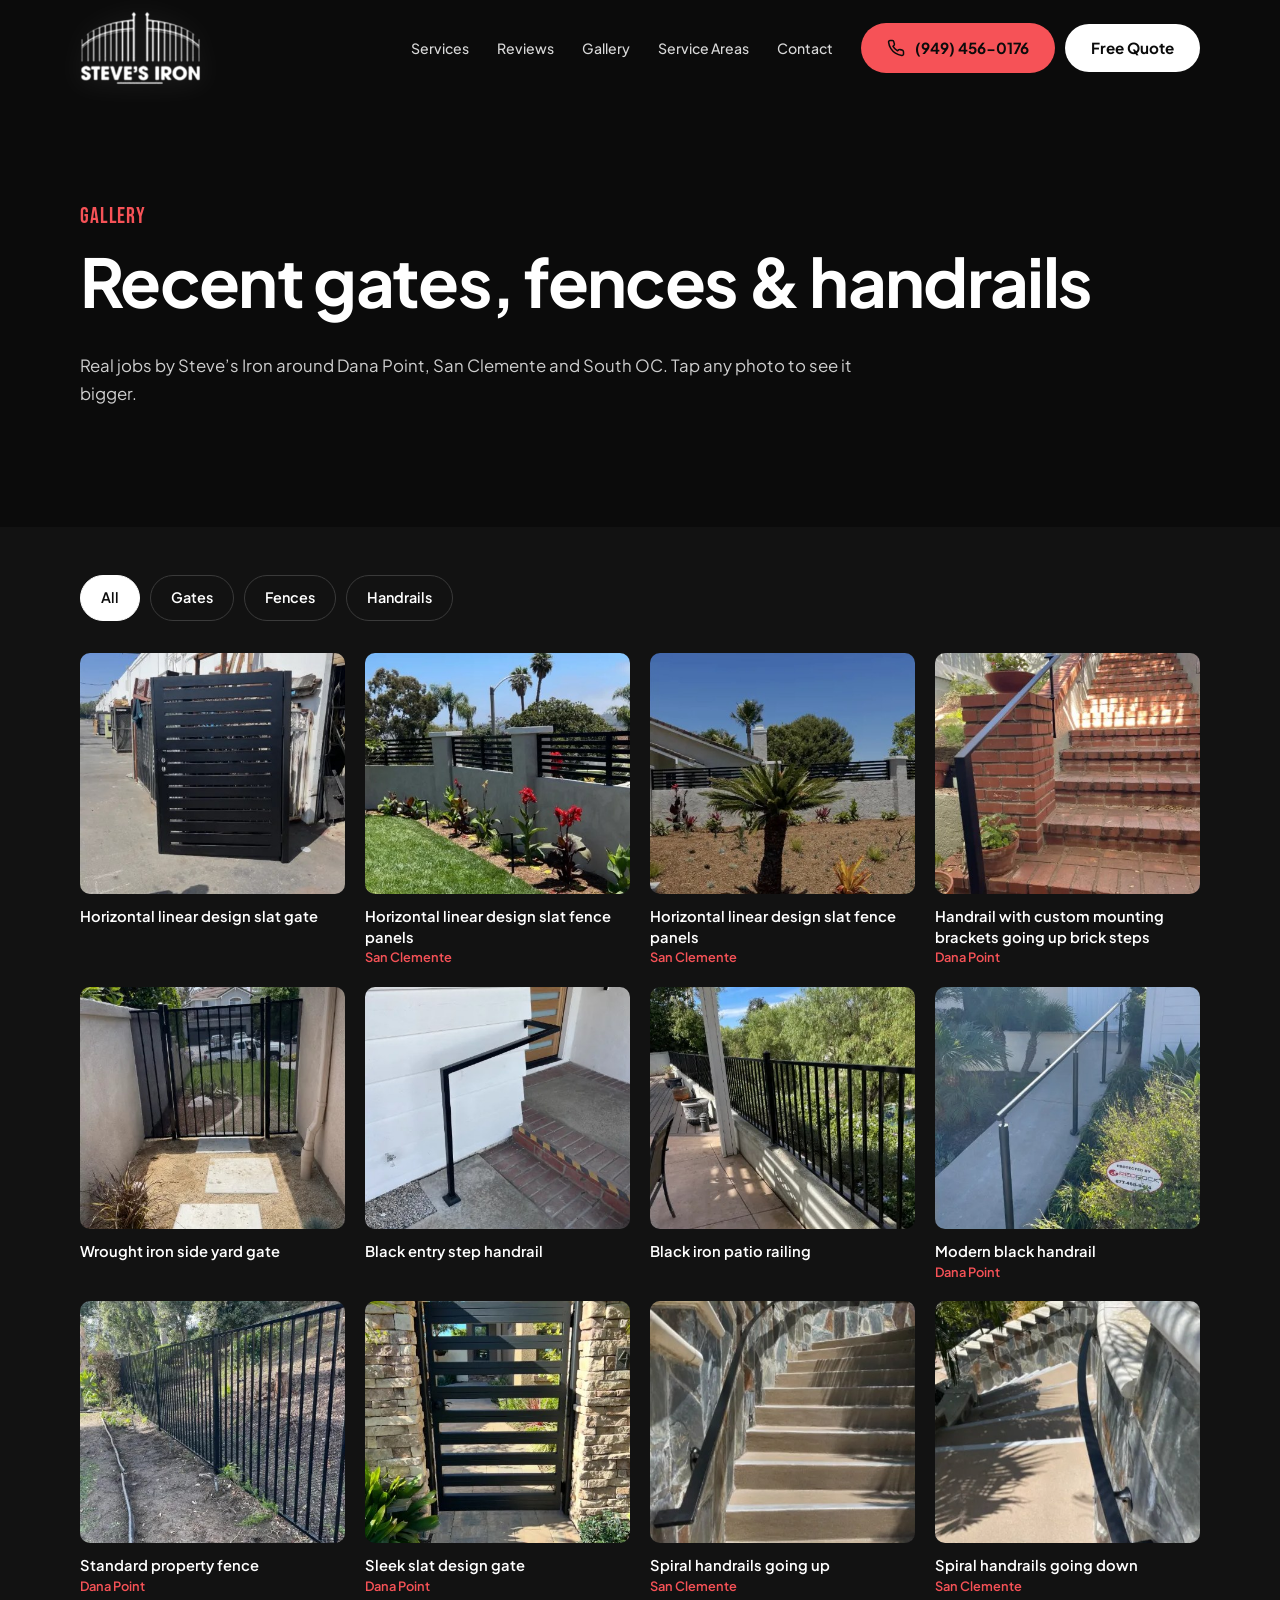
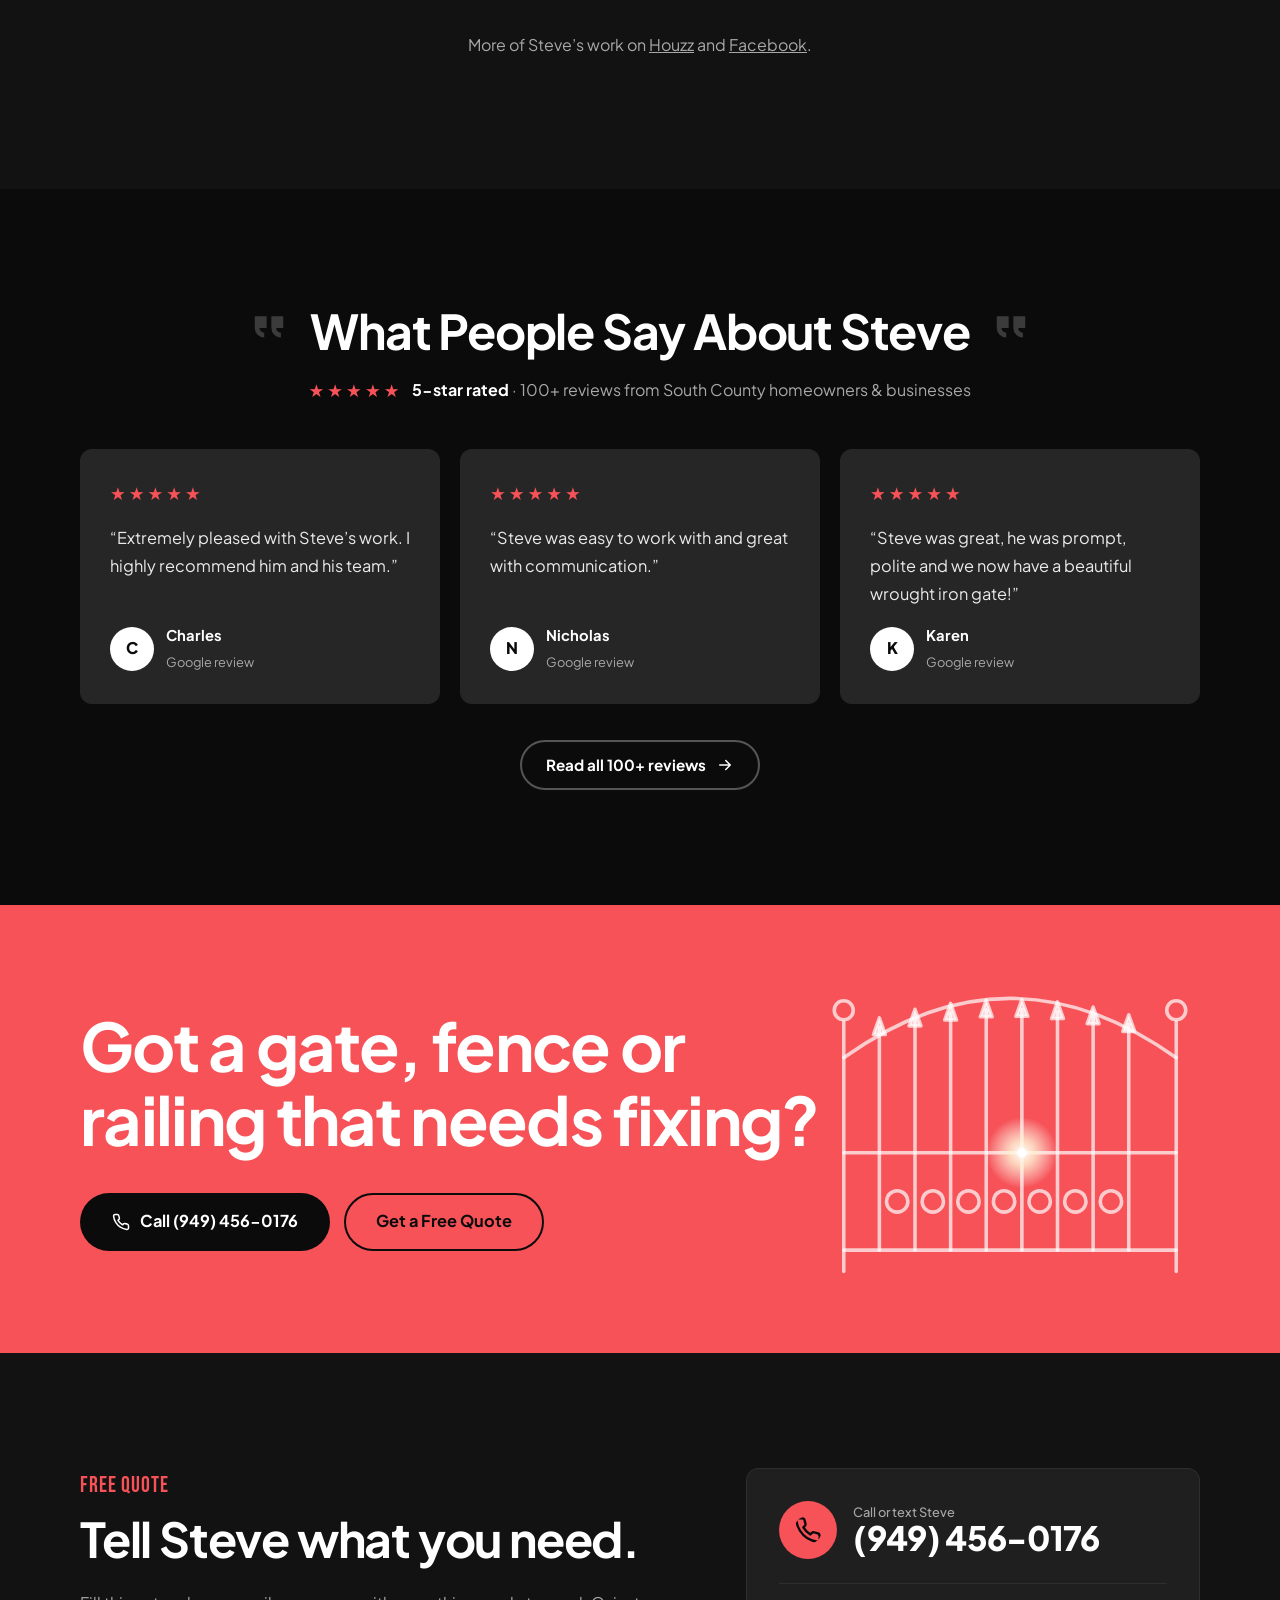
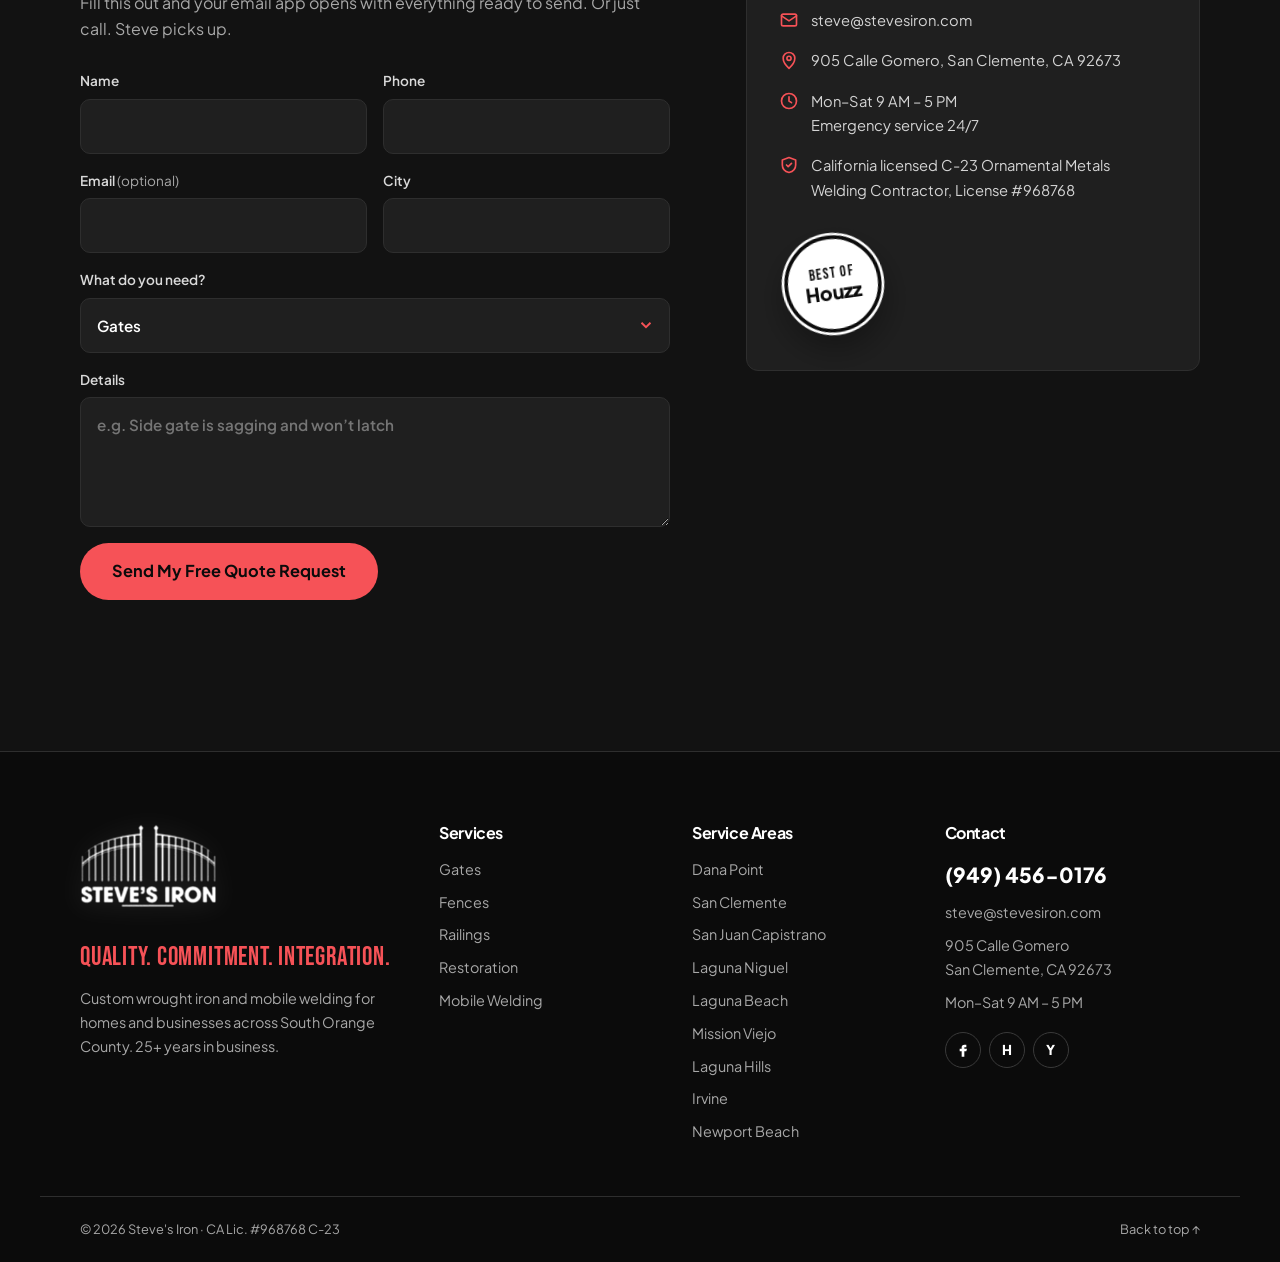
==== commit 3ecdde63: "New full-bleed hero, reviews up top, bigger logo, animated CTA gate - Hero: one large background pho" ====
--- a/gallery/index.html
+++ b/gallery/index.html
@@ -185,7 +185,22 @@
         <a href="tel:+19494560176" class="btn btn-black btn-lg"><svg viewBox="0 0 24 24" aria-hidden="true"><path d="M22 16.9v3a2 2 0 0 1-2.2 2 19.8 19.8 0 0 1-8.6-3.1 19.5 19.5 0 0 1-6-6A19.8 19.8 0 0 1 2.1 4.2 2 2 0 0 1 4.1 2h3a2 2 0 0 1 2 1.7c.1.9.4 1.8.7 2.7a2 2 0 0 1-.5 2.1L8 9.8a16 16 0 0 0 6 6l1.3-1.3a2 2 0 0 1 2.1-.4c.9.3 1.8.6 2.7.7a2 2 0 0 1 1.7 2z"/></svg> Call (949) 456-0176</a>
         <a href="#quote" class="btn btn-white btn-lg">Get a Free Quote</a>
       </div>
-      <svg class="cta-art" viewBox="0 0 200 240" aria-hidden="true"><path d="M100 20c-40 0-46 50-12 56 22 4 24-22 6-22M100 20c40 0 46 50 12 56M100 76v88M100 220c-40 0-46-50-12-56 22-4 24 22 6 22M100 220c40 0 46-50 12-56"/></svg>
+      <svg class="cta-art" viewBox="0 0 320 260" aria-hidden="true">
+        <defs><radialGradient id="weldGlow"><stop offset="0" stop-color="#fff" stop-opacity="1"/><stop offset=".35" stop-color="#fff5d6" stop-opacity=".8"/><stop offset="1" stop-color="#fff" stop-opacity="0"/></radialGradient></defs>
+        <g class="gate">
+          <path class="draw" d="M20 250V40M300 250V40"/>
+          <circle class="draw" cx="20" cy="30" r="8"/><circle class="draw" cx="300" cy="30" r="8"/>
+          <path class="draw" d="M20 70Q160-30 300 70"/>
+          <path class="draw" d="M20 150H300M20 232H300"/>
+          <path class="draw" d="M50 232V44.4"/><path class="draw tip" d="M45 50.4L50 36.4L55 50.4Z"/><path class="draw" d="M80 232V37.2"/><path class="draw tip" d="M75 43.2L80 29.2L85 43.2Z"/><path class="draw" d="M110 232V32.2"/><path class="draw tip" d="M105 38.2L110 24.2L115 38.2Z"/><path class="draw" d="M140 232V29.5"/><path class="draw tip" d="M135 35.5L140 21.5L145 35.5Z"/><path class="draw" d="M170 232V29.1"/><path class="draw tip" d="M165 35.1L170 21.1L175 35.1Z"/><path class="draw" d="M200 232V31.0"/><path class="draw tip" d="M195 37.0L200 23.0L205 37.0Z"/><path class="draw" d="M230 232V35.3"/><path class="draw tip" d="M225 41.3L230 27.3L235 41.3Z"/><path class="draw" d="M260 232V41.8"/><path class="draw tip" d="M255 47.8L260 33.8L265 47.8Z"/>
+          <circle class="draw" cx="65" cy="191" r="9"/><circle class="draw" cx="95" cy="191" r="9"/><circle class="draw" cx="125" cy="191" r="9"/><circle class="draw" cx="155" cy="191" r="9"/><circle class="draw" cx="185" cy="191" r="9"/><circle class="draw" cx="215" cy="191" r="9"/><circle class="draw" cx="245" cy="191" r="9"/>
+        </g>
+        <g class="weld" transform="translate(170 150)">
+          <circle class="weld-glow" r="30" fill="url(#weldGlow)"/>
+          <circle class="weld-core" r="4"/>
+          <g transform="rotate(-170)"><line class="spark" x1="0" y1="0" x2="20" y2="0" style="--d:0.00s;--l:46px"/></g><g transform="rotate(-151)"><line class="spark" x1="0" y1="0" x2="20" y2="0" style="--d:0.09s;--l:60px"/></g><g transform="rotate(-132)"><line class="spark" x1="0" y1="0" x2="20" y2="0" style="--d:0.18s;--l:74px"/></g><g transform="rotate(-125)"><line class="spark" x1="0" y1="0" x2="20" y2="0" style="--d:0.27s;--l:88px"/></g><g transform="rotate(-106)"><line class="spark" x1="0" y1="0" x2="20" y2="0" style="--d:0.36s;--l:46px"/></g><g transform="rotate(-87)"><line class="spark" x1="0" y1="0" x2="20" y2="0" style="--d:0.45s;--l:60px"/></g><g transform="rotate(-80)"><line class="spark" x1="0" y1="0" x2="20" y2="0" style="--d:0.54s;--l:74px"/></g><g transform="rotate(-61)"><line class="spark" x1="0" y1="0" x2="20" y2="0" style="--d:0.63s;--l:88px"/></g><g transform="rotate(-42)"><line class="spark" x1="0" y1="0" x2="20" y2="0" style="--d:0.72s;--l:46px"/></g><g transform="rotate(-35)"><line class="spark" x1="0" y1="0" x2="20" y2="0" style="--d:0.81s;--l:60px"/></g><g transform="rotate(-16)"><line class="spark" x1="0" y1="0" x2="20" y2="0" style="--d:0.90s;--l:74px"/></g><g transform="rotate(3)"><line class="spark" x1="0" y1="0" x2="20" y2="0" style="--d:0.99s;--l:88px"/></g>
+        </g>
+      </svg>
     </div>
   </section>
     
--- a/assets/css/styles.css
+++ b/assets/css/styles.css
@@ -24,10 +24,11 @@
   --pill: 999px;
   --container: 1200px;
   --gutter: clamp(16px, 4vw, 40px);
+  --header-h: 96px;
 }
 
 *, *::before, *::after { box-sizing: border-box; }
-html { scroll-behavior: smooth; scroll-padding-top: 88px; }
+html { scroll-behavior: smooth; scroll-padding-top: 108px; }
 @media (prefers-reduced-motion: reduce) {
   html { scroll-behavior: auto; }
   *, *::before, *::after { animation: none !important; transition: none !important; }
@@ -118,10 +119,11 @@
   transition: border-color .2s;
 }
 .site-header.scrolled { border-color: var(--line); }
-.header-inner { display: flex; align-items: center; gap: 28px; min-height: 76px; }
+.header-inner { display: flex; align-items: center; gap: 28px; min-height: var(--header-h); }
 
 .logo { display: inline-flex; align-items: center; text-decoration: none; flex-shrink: 0; }
-.logo img { height: 56px; width: auto; }
+.logo img { height: 74px; width: auto; filter: drop-shadow(0 0 14px rgba(255, 255, 255, .18)); transition: transform .25s ease, filter .25s ease; }
+.logo:hover img { transform: scale(1.04); filter: drop-shadow(0 0 20px rgba(255, 255, 255, .3)); }
 .site-footer .logo img { height: 84px; }
 
 .nav { margin-left: auto; }
@@ -148,38 +150,108 @@
 /* =========================================================
    Hero
    ========================================================= */
-.hero { background: var(--bg); padding-bottom: clamp(56px, 7vw, 90px); }
-.hero-panels { display: grid; grid-template-columns: repeat(3, 1fr); height: clamp(280px, 34vw, 440px); }
-.hero-panel { position: relative; overflow: hidden; }
-.hero-panel .photo { position: absolute; inset: 0; transition: transform 1.2s ease; }
-.hero-panel:hover .photo { transform: scale(1.05); }
-.hero-panel::after { content: ""; position: absolute; inset: 0; background: linear-gradient(180deg, rgba(0,0,0,.15), rgba(0,0,0,.55)); }
-.hero-panel + .hero-panel { border-left: 2px solid var(--bg); }
-.hero-panel span {
-  position: absolute; inset: 0; z-index: 1;
-  display: grid; place-items: center;
-  font-weight: 700; font-size: clamp(1.4rem, 3.2vw, 2.7rem); letter-spacing: -.01em;
-  text-shadow: 0 4px 30px rgba(0, 0, 0, .6);
-}
-.hero-copy { padding-top: clamp(40px, 5vw, 64px); }
+.hero { background: var(--black); padding: 0 clamp(10px, 1.4vw, 20px); }
+.hero-frame {
+  position: relative; isolation: isolate; overflow: hidden;
+  min-height: clamp(560px, calc(100svh - var(--header-h) - 20px), 900px);
+  border-radius: clamp(22px, 3vw, 40px);
+  display: flex; align-items: flex-end;
+  background: #0d0d0d;
+}
+@media (min-width: 601px) { .hero-frame { border-bottom-right-radius: 0; } }
+.hero-bg {
+  position: absolute; inset: -6% 0 0; z-index: -3;
+  background-position: center 40%;
+  transform: scale(1.12);
+  transition: transform 2.4s cubic-bezier(.2, .7, .2, 1);
+  will-change: transform;
+}
+.hero.ready .hero-bg { transform: scale(1) translateY(var(--parallax, 0px)); transition-duration: 2.4s, 0s; }
+.hero-shade {
+  position: absolute; inset: 0; z-index: -2;
+  background:
+    linear-gradient(90deg, rgba(8, 8, 8, .92) 0%, rgba(8, 8, 8, .7) 38%, rgba(8, 8, 8, .15) 75%),
+    linear-gradient(0deg, rgba(8, 8, 8, .85) 0%, rgba(8, 8, 8, 0) 45%);
+}
+.hero-sparks { position: absolute; inset: 0; z-index: -1; width: 100%; height: 100%; pointer-events: none; }
+.hero-content {
+  width: 100%; max-width: var(--container); margin: 0 auto;
+  padding: clamp(40px, 6vw, 80px) var(--gutter) clamp(44px, 6vw, 84px);
+}
+.hero-rating {
+  display: inline-flex; align-items: center; gap: 10px;
+  padding: 8px 16px 8px 12px; margin-bottom: 26px;
+  border-radius: var(--pill); text-decoration: none;
+  font-size: .85rem; font-weight: 600; color: #f1f1f1;
+  background: rgba(255, 255, 255, .08); border: 1px solid rgba(255, 255, 255, .16);
+  backdrop-filter: blur(10px);
+  transition: background .2s, border-color .2s;
+}
+.hero-rating:hover { background: rgba(255, 255, 255, .14); border-color: rgba(255, 255, 255, .3); }
+.hero-rating .stars { font-size: .95rem; letter-spacing: 2px; }
+@media (max-width: 600px) { .hero-rating { font-size: .74rem; white-space: nowrap; gap: 6px; padding: 7px 12px 7px 10px; } .hero-rating .stars { font-size: .8rem; letter-spacing: 1px; } }
+.hero-title { font-size: clamp(2.5rem, 6.4vw, 5.6rem); line-height: 1.02; letter-spacing: -.035em; margin: 0 0 24px; max-width: 12.5em; }
+.hero-title .line { display: block; overflow: hidden; padding-bottom: .06em; }
+.hero-title .line > span { display: inline-block; transform: translateY(105%); transition: transform 1s cubic-bezier(.2, .8, .2, 1); }
+.hero-title em { font-style: normal; color: var(--red); }
+.hero.ready .hero-title .line > span { transform: none; }
+.hero.ready .hero-title .line:nth-child(2) > span { transition-delay: .12s; }
+.hero.ready .hero-title .line:nth-child(3) > span { transition-delay: .24s; }
+.hero-content .hero-rating, .hero-content .hero-lead, .hero-content .hero-actions, .hero-content .hero-trust {
+  opacity: 0; transform: translateY(16px); transition: opacity .8s ease, transform .8s ease;
+}
+.hero.ready .hero-content .hero-rating { opacity: 1; transform: none; }
+.hero.ready .hero-content .hero-lead { opacity: 1; transform: none; transition-delay: .45s; }
+.hero.ready .hero-content .hero-actions { opacity: 1; transform: none; transition-delay: .6s; }
+.hero.ready .hero-content .hero-trust { opacity: 1; transform: none; transition-delay: .75s; }
+.hero-content .hero-lead { font-size: clamp(1rem, 1.4vw, 1.2rem); max-width: 34em; color: #d8d8d8; }
+.hero-trust { list-style: none; padding: 0; margin: 30px 0 0; display: flex; flex-wrap: wrap; gap: 8px 22px; font-size: .85rem; color: #bdbdbd; }
+.hero-trust li { display: flex; align-items: center; gap: 8px; }
+.hero-trust li::before { content: ""; width: 6px; height: 6px; border-radius: 50%; background: var(--red); }
+
+/* Notch: a cut-out tab in the hero's bottom-right corner with inverted rounded corners */
+.hero-notch {
+  --r: 24px;
+  position: absolute; right: 0; bottom: 0; z-index: 2;
+  display: flex; align-items: center; gap: 10px;
+  padding: 18px 30px 16px 28px;
+  background: var(--black); color: var(--muted);
+  border-top-left-radius: var(--r);
+  font-size: .78rem; font-weight: 600; letter-spacing: .14em; text-transform: uppercase; text-decoration: none;
+}
+.hero-notch::before, .hero-notch::after {
+  content: ""; position: absolute; width: var(--r); height: var(--r);
+  background: radial-gradient(circle at 0 0, transparent calc(var(--r) - .5px), var(--black) var(--r));
+}
+.hero-notch::before { right: 0; top: calc(-1 * var(--r)); }
+.hero-notch::after { left: calc(-1 * var(--r)); bottom: 0; }
+.hero-notch:hover { color: var(--white); }
+.scroll-dot { width: 20px; height: 32px; border: 2px solid currentColor; border-radius: 12px; position: relative; }
+.scroll-dot::after {
+  content: ""; position: absolute; left: 50%; top: 6px; width: 4px; height: 7px; margin-left: -2px;
+  border-radius: 2px; background: var(--red); animation: scroll-dot 1.8s ease-in-out infinite;
+}
+@keyframes scroll-dot { 0% { transform: translateY(0); opacity: 1; } 70% { transform: translateY(10px); opacity: 0; } 100% { opacity: 0; } }
+
 .hero-badges { display: flex; flex-wrap: wrap; gap: 8px; margin-bottom: 24px; }
-.hero h1, .page-hero h1 { max-width: 16em; }
+.page-hero h1 { max-width: 16em; }
 .hero-lead { color: #cfcfcf; font-size: 1.05rem; max-width: 46em; margin-bottom: 30px; }
 .hero-actions { display: flex; flex-wrap: wrap; gap: 14px; }
+
+/* Stats (in the "Why Steve's Iron" section) */
 .stats {
-  display: grid; grid-template-columns: repeat(4, 1fr); gap: 24px;
-  border-top: 1px solid var(--line);
-  margin-top: clamp(40px, 5vw, 60px); padding-top: clamp(32px, 4vw, 48px);
-}
-.stat strong { display: block; font-weight: 700; font-size: clamp(2.2rem, 4.5vw, 3.6rem); line-height: 1; letter-spacing: -.03em; margin-bottom: 10px; }
-.stat span { color: var(--muted); font-size: .92rem; }
+  display: grid; grid-template-columns: repeat(3, 1fr); gap: 20px;
+  border-top: 1px solid var(--line); margin-top: 32px; padding-top: 28px;
+}
+.stat strong { display: block; font-weight: 700; font-size: clamp(2rem, 3.6vw, 2.9rem); line-height: 1; letter-spacing: -.03em; margin-bottom: 8px; }
+.stat span { color: var(--muted); font-size: .88rem; }
 
 /* ---------- "No job too small" band ---------- */
-.band { background: var(--black); border-block: 1px solid var(--line); overflow: hidden; padding: 14px 0; }
+.band { background: var(--black); border-block: 1px solid var(--line); overflow: hidden; padding: 12px 0; }
 .band-track { display: flex; width: max-content; animation: band 36s linear infinite; }
 .band:hover .band-track { animation-play-state: paused; }
-.band-group { display: flex; gap: 40px; padding-right: 40px; }
-.band-group span { font-family: var(--font-accent); font-size: clamp(2.2rem, 5vw, 3.6rem); line-height: 1.05; color: var(--red); white-space: nowrap; text-transform: uppercase; }
+.band-group { display: flex; gap: 28px; padding-right: 28px; }
+.band-group span { font-family: var(--font-accent); font-size: clamp(1.25rem, 2.2vw, 1.75rem); letter-spacing: .03em; line-height: 1.1; color: var(--red); white-space: nowrap; text-transform: uppercase; }
 @keyframes band { to { transform: translateX(-50%); } }
 
 /* =========================================================
@@ -298,7 +370,22 @@
 .cta-inner { position: relative; padding-top: clamp(64px, 8vw, 110px); padding-bottom: clamp(64px, 8vw, 110px); }
 .cta-band h2 { font-size: clamp(2.2rem, 5.2vw, 4.2rem); line-height: 1.12; max-width: 13em; color: var(--white); position: relative; z-index: 1; margin-bottom: 36px; }
 .cta-actions { display: flex; flex-wrap: wrap; gap: 14px; position: relative; z-index: 1; }
-.cta-art { position: absolute; right: var(--gutter); bottom: 20px; width: clamp(160px, 22vw, 260px); height: auto; stroke: rgba(255, 255, 255, .45); stroke-width: 2.5; }
+.cta-art {
+  position: absolute; right: var(--gutter); top: 50%; transform: translateY(-50%);
+  width: clamp(200px, 30vw, 380px); height: auto; overflow: visible;
+}
+.cta-art .gate { fill: none; stroke: rgba(255, 255, 255, .7); stroke-width: 3; stroke-linecap: round; stroke-linejoin: round; }
+.cta-art .tip { fill: rgba(255, 255, 255, .7); }
+.cta-art .draw { stroke-dasharray: 400; stroke-dashoffset: 400; transition: stroke-dashoffset 2.2s ease; }
+.cta-band.in .cta-art .draw { stroke-dashoffset: 0; }
+.cta-art .weld { opacity: 0; transition: opacity .4s ease 1.6s; }
+.cta-band.in .cta-art .weld { opacity: 1; }
+.cta-art .weld circle { stroke: none; }
+.weld-glow { animation: flicker .18s steps(2) infinite; transform-origin: center; }
+.weld-core { fill: #fff; }
+.spark { stroke: #fff; stroke-width: 2.4; stroke-linecap: round; animation: spark 1.1s cubic-bezier(.2, .6, .4, 1) infinite; animation-delay: var(--d); opacity: 0; }
+@keyframes spark { 0% { transform: translateX(0); opacity: 1; } 100% { transform: translateX(var(--l)); opacity: 0; } }
+@keyframes flicker { 0% { opacity: 1; transform: scale(1); } 100% { opacity: .7; transform: scale(.85); } }
 
 /* ---------- Contact / quote ---------- */
 .contact-grid { display: grid; grid-template-columns: 1.3fr 1fr; gap: clamp(36px, 6vw, 80px); align-items: start; }
@@ -447,19 +534,20 @@
   .gallery-grid { grid-template-columns: repeat(2, 1fr); gap: 14px; }
   .area-grid { grid-template-columns: repeat(2, 1fr); }
   .footer-grid { grid-template-columns: 1fr 1fr; }
-  .cta-art { opacity: .5; }
+  .cta-art { opacity: .35; width: 240px; right: -40px; }
 }
 
 @media (max-width: 600px) {
   body { padding-bottom: 76px; }
-  .logo img { height: 46px; }
+  .logo img { height: 56px; }
   .header-inner { gap: 10px; }
   .header-cta { gap: 8px; }
   .header-cta .btn-call { padding: 11px 14px; font-size: .88rem; }
   .nav-toggle { width: 42px; height: 42px; padding: 0 11px; }
-  .hero-panels { grid-template-columns: 1fr; height: auto; }
-  .hero-panel { height: 120px; }
-  .hero-panel + .hero-panel { border-left: 0; border-top: 2px solid var(--bg); }
+  .hero-frame { min-height: calc(100svh - var(--header-h) - 90px); border-radius: 22px; }
+  .hero-shade { background: linear-gradient(0deg, rgba(8,8,8,.95) 0%, rgba(8,8,8,.75) 55%, rgba(8,8,8,.35) 100%); }
+  .hero-notch { display: none; }
+  .hero-trust { margin-top: 22px; }
   .hero-actions .btn { flex: 1 1 100%; }
   .cta-actions .btn { flex: 1 1 100%; }
   .service-grid, .work-grid { grid-template-columns: 1fr; }
@@ -491,3 +579,18 @@
   .btn-call .call-label { display: none; }
   .header-cta .btn-call { width: 42px; height: 42px; padding: 0; }
 }
+
+@media (max-width: 600px) {
+  :root { --header-h: 76px; }
+}
+
+/* Cursor-follow glow on service and review cards */
+.service, .review { position: relative; overflow: hidden; }
+.service::before, .review::before {
+  content: ""; position: absolute; inset: 0; pointer-events: none; opacity: 0; transition: opacity .3s;
+  background: radial-gradient(260px circle at var(--mx, 50%) var(--my, 50%), rgba(246, 82, 87, .16), transparent 70%);
+}
+.service:hover::before, .review:hover::before { opacity: 1; }
+.service-cta::before { display: none; }
+.review { transition: transform .25s ease; }
+.review:hover { transform: translateY(-4px); }
